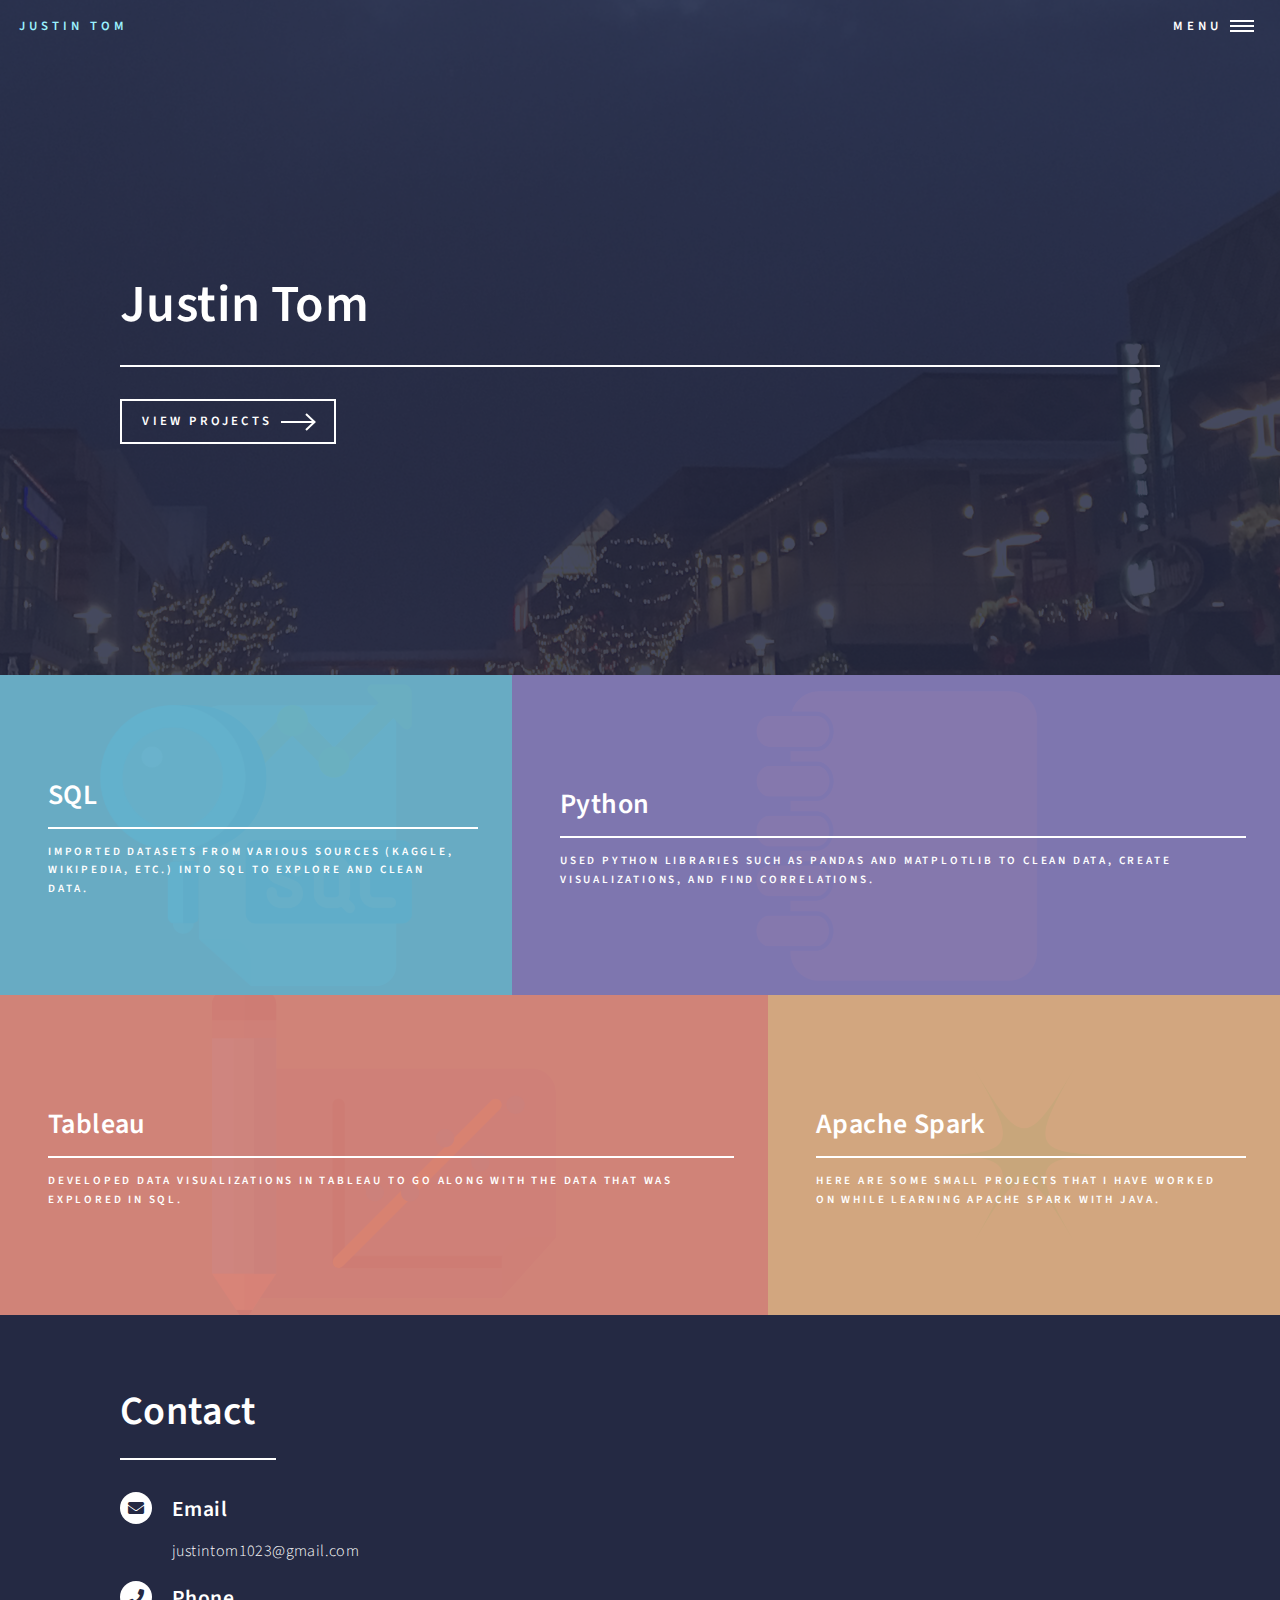
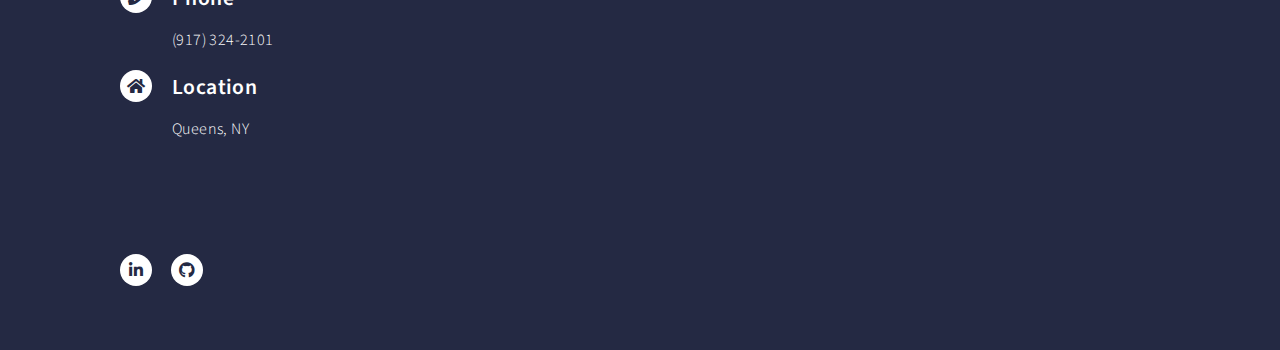
==== data-analytics.html @ b1f501b9 "Updated website" ====
<!DOCTYPE HTML>
<!--
	Forty by HTML5 UP
	html5up.net | @ajlkn
	Free for personal and commercial use under the CCA 3.0 license (html5up.net/license)
-->
<html>
	<head>
		<title>Justin Tom - Data Analytics</title>
		<meta charset="utf-8" />
		<meta name="viewport" content="width=device-width, initial-scale=1, user-scalable=no" />
		<link rel="stylesheet" href="assets/css/main.css" />
		<noscript><link rel="stylesheet" href="assets/css/noscript.css" /></noscript>
	</head>
	<body class="is-preload">

		<!-- Wrapper -->
			<div id="wrapper">

				<!-- Header -->
					<header id="header" class="alt">
						<a href="index.html" class="logo"><span>Justin Tom</span></a>
						<nav>
							<a href="#menu">Menu</a>
						</nav>
					</header>

				<!-- Menu -->
					<nav id="menu">
						<ul class="links">
							<li><a href="index.html">Home</a></li>
							<li><a href="data-analytics.html">Data Analytics</a></li>
							<li><a href="software-development.html">Software Development</a></li>
						</ul>
					</nav>

				<!-- Banner -->
					<section id="banner" class="major">
						<div class="inner">
							<header class="major">
								<h1>Justin Tom</h1>
							</header>
							<div class="content">
								<ul class="actions">
									<li><a href="#one" class="button next scrolly">View Projects</a></li>
								</ul>
							</div>
						</div>
					</section>

				<!-- Main -->
					<div id="main">

						<!-- One -->
							<section id="one" class="tiles">
								<article>
									<span class="image">
										<img src="images/sql.png" alt="" />
									</span>
									<header class="major">
										<h3><a href="https://github.com/justintom1023/jt-data-portfolio/tree/main/sql" class="link">SQL</a></h3>
										<p>Imported datasets from various sources (Kaggle, Wikipedia, etc.) into SQL to explore and clean data.</p>
									</header>
								</article>
								<article>
									<span class="image">
										<img src="images/notebook.png" alt="" />
									</span>
									<header class="major">
										<h3><a href="https://github.com/justintom1023/jt-data-portfolio/tree/main/python" class="link">Python</a></h3>
										<p>Used Python libraries such as Pandas and Matplotlib to clean data, create visualizations, and find correlations.</p>
									</header>
								</article>
								<article>
									<span class="image">
										<img src="images/tableau.png" alt="" />
									</span>
									<header class="major">
										<h3><a href="https://public.tableau.com/app/profile/justin4096" class="link">Tableau</a></h3>
										<p>Developed data visualizations in Tableau to go along with the data that was explored in SQL.</p>
									</header>
								</article>
								<article>
									<span class="image">
										<img src="images/spark.png" alt="" />
									</span>
									<header class="major">
										<h3><a href="https://github.com/justintom1023/jt-spark-fun" class="link">Apache Spark</a></h3>
										<p>Here are some small projects that I have worked on while learning Apache Spark with Java.</p>
									</header>
								</article>
							</section>

					</div>

					<section id="one">
						<div class="inner">
							<header class="major">
								<h1>Contact</h1>
							</header>
							<section>
								<div class="contact-method">
									<span class="icon solid alt fa-envelope"></span>
									<h3>Email</h3>
									<span>justintom1023@gmail.com</span>
								</div>
							</section>
							<section>
								<div class="contact-method">
									<span class="icon solid alt fa-phone"></span>
									<h3>Phone</h3>
									<span>(917) 324-2101</span>
								</div>
							</section>
							<section>
								<div class="contact-method">
									<span class="icon solid alt fa-home"></span>
									<h3>Location</h3>
									<span>Queens, NY</span>
								</div>
							</section>
						</div>
					</section>

				<!-- Footer -->
					<footer id="footer">
						<div class="inner">
							<ul class="icons">
								<li><a href="https://www.linkedin.com/in/justintom1023/" class="icon brands alt fa-linkedin-in"><span class="label">LinkedIn</span></a></li>
								<li><a href="https://github.com/justintom1023" class="icon brands alt fa-github"><span class="label">GitHub</span></a></li>
							</ul>
						</div>
					</footer>

			</div>

		<!-- Scripts -->
			<script src="assets/js/jquery.min.js"></script>
			<script src="assets/js/jquery.scrolly.min.js"></script>
			<script src="assets/js/jquery.scrollex.min.js"></script>
			<script src="assets/js/browser.min.js"></script>
			<script src="assets/js/breakpoints.min.js"></script>
			<script src="assets/js/util.js"></script>
			<script src="assets/js/main.js"></script>

	</body>
</html>
---- assets/css/main.css ----
@import url(fontawesome-all.min.css);
@import url("https://fonts.googleapis.com/css?family=Source+Sans+Pro:300,300italic,600,600italic");

/*
	Forty by HTML5 UP
	html5up.net | @ajlkn
	Free for personal and commercial use under the CCA 3.0 license (html5up.net/license)
*/

html, body, div, span, applet, object,
iframe, h1, h2, h3, h4, h5, h6, p, blockquote,
pre, a, abbr, acronym, address, big, cite,
code, del, dfn, em, img, ins, kbd, q, s, samp,
small, strike, strong, sub, sup, tt, var, b,
u, i, center, dl, dt, dd, ol, ul, li, fieldset,
form, label, legend, table, caption, tbody,
tfoot, thead, tr, th, td, article, aside,
canvas, details, embed, figure, figcaption,
footer, header, hgroup, menu, nav, output, ruby,
section, summary, time, mark, audio, video {
	margin: 0;
	padding: 0;
	border: 0;
	font-size: 100%;
	font: inherit;
	vertical-align: baseline;}

article, aside, details, figcaption, figure,
footer, header, hgroup, menu, nav, section {
	display: block;}

body {
	line-height: 1;
}

ol, ul {
	list-style: none;
}

blockquote, q {
	quotes: none;
}

	blockquote:before, blockquote:after, q:before, q:after {
		content: '';
		content: none;
	}

table {
	border-collapse: collapse;
	border-spacing: 0;
}

body {
	-webkit-text-size-adjust: none;
}

mark {
	background-color: transparent;
	color: inherit;
}

input::-moz-focus-inner {
	border: 0;
	padding: 0;
}

input, select, textarea {
	-moz-appearance: none;
	-webkit-appearance: none;
	-ms-appearance: none;
	appearance: none;
}

/* Basic */

	@-ms-viewport {
		width: device-width;
	}

	body {
		-ms-overflow-style: scrollbar;
	}

	@media screen and (max-width: 480px) {

		html, body {
			min-width: 320px;
		}

	}

	html {
		box-sizing: border-box;
	}

	*, *:before, *:after {
		box-sizing: inherit;
	}

	body {
		background: #242943;
	}

		body.is-preload *, body.is-preload *:before, body.is-preload *:after {
			-moz-animation: none !important;
			-webkit-animation: none !important;
			-ms-animation: none !important;
			animation: none !important;
			-moz-transition: none !important;
			-webkit-transition: none !important;
			-ms-transition: none !important;
			transition: none !important;
		}

/* Type */

	body, input, select, textarea {
		color: #ffffff;
		font-family: "Source Sans Pro", Helvetica, sans-serif;
		font-size: 17pt;
		font-weight: 300;
		letter-spacing: 0.025em;
		line-height: 1.65;
	}

		@media screen and (max-width: 1680px) {

			body, input, select, textarea {
				font-size: 14pt;
			}

		}

		@media screen and (max-width: 1280px) {

			body, input, select, textarea {
				font-size: 12pt;
			}

		}

		@media screen and (max-width: 360px) {

			body, input, select, textarea {
				font-size: 11pt;
			}

		}

	a {
		-moz-transition: color 0.2s ease-in-out, border-bottom-color 0.2s ease-in-out;
		-webkit-transition: color 0.2s ease-in-out, border-bottom-color 0.2s ease-in-out;
		-ms-transition: color 0.2s ease-in-out, border-bottom-color 0.2s ease-in-out;
		transition: color 0.2s ease-in-out, border-bottom-color 0.2s ease-in-out;
		border-bottom: dotted 1px;
		color: inherit;
		text-decoration: none;
	}

		a:hover {
			border-bottom-color: transparent;
			color: #9bf1ff !important;
		}

		a:active {
			color: #53e3fb !important;
		}

	strong, b {
		color: #ffffff;
		font-weight: 600;
	}

	em, i {
		font-style: italic;
	}

	p {
		margin: 0 0 2em 0;
	}

	h1, h2, h3, h4, h5, h6 {
		color: #ffffff;
		font-weight: 600;
		line-height: 1.65;
		margin: 0 0 1em 0;
	}

		h1 a, h2 a, h3 a, h4 a, h5 a, h6 a {
			color: inherit;
			border-bottom: 0;
		}

	h1 {
		font-size: 2.5em;
	}

	h2 {
		font-size: 1.75em;
	}

	h3 {
		font-size: 1.35em;
	}

	h4 {
		font-size: 1.1em;
	}

	h5 {
		font-size: 0.9em;
	}

	h6 {
		font-size: 0.7em;
	}

	@media screen and (max-width: 736px) {

		h1 {
			font-size: 2em;
		}

		h2 {
			font-size: 1.5em;
		}

		h3 {
			font-size: 1.25em;
		}

	}

	sub {
		font-size: 0.8em;
		position: relative;
		top: 0.5em;
	}

	sup {
		font-size: 0.8em;
		position: relative;
		top: -0.5em;
	}

	blockquote {
		border-left: solid 4px rgba(212, 212, 255, 0.1);
		font-style: italic;
		margin: 0 0 2em 0;
		padding: 0.5em 0 0.5em 2em;
	}

	code {
		background: rgba(212, 212, 255, 0.035);
		font-family: "Courier New", monospace;
		font-size: 0.9em;
		margin: 0 0.25em;
		padding: 0.25em 0.65em;
	}

	pre {
		-webkit-overflow-scrolling: touch;
		font-family: "Courier New", monospace;
		font-size: 0.9em;
		margin: 0 0 2em 0;
	}

		pre code {
			display: block;
			line-height: 1.75;
			padding: 1em 1.5em;
			overflow-x: auto;
		}

	hr {
		border: 0;
		border-bottom: solid 1px rgba(212, 212, 255, 0.1);
		margin: 2em 0;
	}

		hr.major {
			margin: 3em 0;
		}

	.align-left {
		text-align: left;
	}

	.align-center {
		text-align: center;
	}

	.align-right {
		text-align: right;
	}

/* Row */

	.row {
		display: flex;
		flex-wrap: wrap;
		box-sizing: border-box;
		align-items: stretch;
	}

		.row > * {
			box-sizing: border-box;
		}

		.row.gtr-uniform > * > :last-child {
			margin-bottom: 0;
		}

		.row.aln-left {
			justify-content: flex-start;
		}

		.row.aln-center {
			justify-content: center;
		}

		.row.aln-right {
			justify-content: flex-end;
		}

		.row.aln-top {
			align-items: flex-start;
		}

		.row.aln-middle {
			align-items: center;
		}

		.row.aln-bottom {
			align-items: flex-end;
		}

		.row > .imp {
			order: -1;
		}

		.row > .col-1 {
			width: 8.33333%;
		}

		.row > .off-1 {
			margin-left: 8.33333%;
		}

		.row > .col-2 {
			width: 16.66667%;
		}

		.row > .off-2 {
			margin-left: 16.66667%;
		}

		.row > .col-3 {
			width: 25%;
		}

		.row > .off-3 {
			margin-left: 25%;
		}

		.row > .col-4 {
			width: 33.33333%;
		}

		.row > .off-4 {
			margin-left: 33.33333%;
		}

		.row > .col-5 {
			width: 41.66667%;
		}

		.row > .off-5 {
			margin-left: 41.66667%;
		}

		.row > .col-6 {
			width: 50%;
		}

		.row > .off-6 {
			margin-left: 50%;
		}

		.row > .col-7 {
			width: 58.33333%;
		}

		.row > .off-7 {
			margin-left: 58.33333%;
		}

		.row > .col-8 {
			width: 66.66667%;
		}

		.row > .off-8 {
			margin-left: 66.66667%;
		}

		.row > .col-9 {
			width: 75%;
		}

		.row > .off-9 {
			margin-left: 75%;
		}

		.row > .col-10 {
			width: 83.33333%;
		}

		.row > .off-10 {
			margin-left: 83.33333%;
		}

		.row > .col-11 {
			width: 91.66667%;
		}

		.row > .off-11 {
			margin-left: 91.66667%;
		}

		.row > .col-12 {
			width: 100%;
		}

		.row > .off-12 {
			margin-left: 100%;
		}

		.row.gtr-0 {
			margin-top: 0;
			margin-left: 0em;
		}

			.row.gtr-0 > * {
				padding: 0 0 0 0em;
			}

			.row.gtr-0.gtr-uniform {
				margin-top: 0em;
			}

				.row.gtr-0.gtr-uniform > * {
					padding-top: 0em;
				}

		.row.gtr-25 {
			margin-top: 0;
			margin-left: -0.5em;
		}

			.row.gtr-25 > * {
				padding: 0 0 0 0.5em;
			}

			.row.gtr-25.gtr-uniform {
				margin-top: -0.5em;
			}

				.row.gtr-25.gtr-uniform > * {
					padding-top: 0.5em;
				}

		.row.gtr-50 {
			margin-top: 0;
			margin-left: -1em;
		}

			.row.gtr-50 > * {
				padding: 0 0 0 1em;
			}

			.row.gtr-50.gtr-uniform {
				margin-top: -1em;
			}

				.row.gtr-50.gtr-uniform > * {
					padding-top: 1em;
				}

		.row {
			margin-top: 0;
			margin-left: -2em;
		}

			.row > * {
				padding: 0 0 0 2em;
			}

			.row.gtr-uniform {
				margin-top: -2em;
			}

				.row.gtr-uniform > * {
					padding-top: 2em;
				}

		.row.gtr-150 {
			margin-top: 0;
			margin-left: -3em;
		}

			.row.gtr-150 > * {
				padding: 0 0 0 3em;
			}

			.row.gtr-150.gtr-uniform {
				margin-top: -3em;
			}

				.row.gtr-150.gtr-uniform > * {
					padding-top: 3em;
				}

		.row.gtr-200 {
			margin-top: 0;
			margin-left: -4em;
		}

			.row.gtr-200 > * {
				padding: 0 0 0 4em;
			}

			.row.gtr-200.gtr-uniform {
				margin-top: -4em;
			}

				.row.gtr-200.gtr-uniform > * {
					padding-top: 4em;
				}

		@media screen and (max-width: 1680px) {

			.row {
				display: flex;
				flex-wrap: wrap;
				box-sizing: border-box;
				align-items: stretch;
			}

				.row > * {
					box-sizing: border-box;
				}

				.row.gtr-uniform > * > :last-child {
					margin-bottom: 0;
				}

				.row.aln-left {
					justify-content: flex-start;
				}

				.row.aln-center {
					justify-content: center;
				}

				.row.aln-right {
					justify-content: flex-end;
				}

				.row.aln-top {
					align-items: flex-start;
				}

				.row.aln-middle {
					align-items: center;
				}

				.row.aln-bottom {
					align-items: flex-end;
				}

				.row > .imp-xlarge {
					order: -1;
				}

				.row > .col-1-xlarge {
					width: 8.33333%;
				}

				.row > .off-1-xlarge {
					margin-left: 8.33333%;
				}

				.row > .col-2-xlarge {
					width: 16.66667%;
				}

				.row > .off-2-xlarge {
					margin-left: 16.66667%;
				}

				.row > .col-3-xlarge {
					width: 25%;
				}

				.row > .off-3-xlarge {
					margin-left: 25%;
				}

				.row > .col-4-xlarge {
					width: 33.33333%;
				}

				.row > .off-4-xlarge {
					margin-left: 33.33333%;
				}

				.row > .col-5-xlarge {
					width: 41.66667%;
				}

				.row > .off-5-xlarge {
					margin-left: 41.66667%;
				}

				.row > .col-6-xlarge {
					width: 50%;
				}

				.row > .off-6-xlarge {
					margin-left: 50%;
				}

				.row > .col-7-xlarge {
					width: 58.33333%;
				}

				.row > .off-7-xlarge {
					margin-left: 58.33333%;
				}

				.row > .col-8-xlarge {
					width: 66.66667%;
				}

				.row > .off-8-xlarge {
					margin-left: 66.66667%;
				}

				.row > .col-9-xlarge {
					width: 75%;
				}

				.row > .off-9-xlarge {
					margin-left: 75%;
				}

				.row > .col-10-xlarge {
					width: 83.33333%;
				}

				.row > .off-10-xlarge {
					margin-left: 83.33333%;
				}

				.row > .col-11-xlarge {
					width: 91.66667%;
				}

				.row > .off-11-xlarge {
					margin-left: 91.66667%;
				}

				.row > .col-12-xlarge {
					width: 100%;
				}

				.row > .off-12-xlarge {
					margin-left: 100%;
				}

				.row.gtr-0 {
					margin-top: 0;
					margin-left: 0em;
				}

					.row.gtr-0 > * {
						padding: 0 0 0 0em;
					}

					.row.gtr-0.gtr-uniform {
						margin-top: 0em;
					}

						.row.gtr-0.gtr-uniform > * {
							padding-top: 0em;
						}

				.row.gtr-25 {
					margin-top: 0;
					margin-left: -0.5em;
				}

					.row.gtr-25 > * {
						padding: 0 0 0 0.5em;
					}

					.row.gtr-25.gtr-uniform {
						margin-top: -0.5em;
					}

						.row.gtr-25.gtr-uniform > * {
							padding-top: 0.5em;
						}

				.row.gtr-50 {
					margin-top: 0;
					margin-left: -1em;
				}

					.row.gtr-50 > * {
						padding: 0 0 0 1em;
					}

					.row.gtr-50.gtr-uniform {
						margin-top: -1em;
					}

						.row.gtr-50.gtr-uniform > * {
							padding-top: 1em;
						}

				.row {
					margin-top: 0;
					margin-left: -2em;
				}

					.row > * {
						padding: 0 0 0 2em;
					}

					.row.gtr-uniform {
						margin-top: -2em;
					}

						.row.gtr-uniform > * {
							padding-top: 2em;
						}

				.row.gtr-150 {
					margin-top: 0;
					margin-left: -3em;
				}

					.row.gtr-150 > * {
						padding: 0 0 0 3em;
					}

					.row.gtr-150.gtr-uniform {
						margin-top: -3em;
					}

						.row.gtr-150.gtr-uniform > * {
							padding-top: 3em;
						}

				.row.gtr-200 {
					margin-top: 0;
					margin-left: -4em;
				}

					.row.gtr-200 > * {
						padding: 0 0 0 4em;
					}

					.row.gtr-200.gtr-uniform {
						margin-top: -4em;
					}

						.row.gtr-200.gtr-uniform > * {
							padding-top: 4em;
						}

		}

		@media screen and (max-width: 1280px) {

			.row {
				display: flex;
				flex-wrap: wrap;
				box-sizing: border-box;
				align-items: stretch;
			}

				.row > * {
					box-sizing: border-box;
				}

				.row.gtr-uniform > * > :last-child {
					margin-bottom: 0;
				}

				.row.aln-left {
					justify-content: flex-start;
				}

				.row.aln-center {
					justify-content: center;
				}

				.row.aln-right {
					justify-content: flex-end;
				}

				.row.aln-top {
					align-items: flex-start;
				}

				.row.aln-middle {
					align-items: center;
				}

				.row.aln-bottom {
					align-items: flex-end;
				}

				.row > .imp-large {
					order: -1;
				}

				.row > .col-1-large {
					width: 8.33333%;
				}

				.row > .off-1-large {
					margin-left: 8.33333%;
				}

				.row > .col-2-large {
					width: 16.66667%;
				}

				.row > .off-2-large {
					margin-left: 16.66667%;
				}

				.row > .col-3-large {
					width: 25%;
				}

				.row > .off-3-large {
					margin-left: 25%;
				}

				.row > .col-4-large {
					width: 33.33333%;
				}

				.row > .off-4-large {
					margin-left: 33.33333%;
				}

				.row > .col-5-large {
					width: 41.66667%;
				}

				.row > .off-5-large {
					margin-left: 41.66667%;
				}

				.row > .col-6-large {
					width: 50%;
				}

				.row > .off-6-large {
					margin-left: 50%;
				}

				.row > .col-7-large {
					width: 58.33333%;
				}

				.row > .off-7-large {
					margin-left: 58.33333%;
				}

				.row > .col-8-large {
					width: 66.66667%;
				}

				.row > .off-8-large {
					margin-left: 66.66667%;
				}

				.row > .col-9-large {
					width: 75%;
				}

				.row > .off-9-large {
					margin-left: 75%;
				}

				.row > .col-10-large {
					width: 83.33333%;
				}

				.row > .off-10-large {
					margin-left: 83.33333%;
				}

				.row > .col-11-large {
					width: 91.66667%;
				}

				.row > .off-11-large {
					margin-left: 91.66667%;
				}

				.row > .col-12-large {
					width: 100%;
				}

				.row > .off-12-large {
					margin-left: 100%;
				}

				.row.gtr-0 {
					margin-top: 0;
					margin-left: 0em;
				}

					.row.gtr-0 > * {
						padding: 0 0 0 0em;
					}

					.row.gtr-0.gtr-uniform {
						margin-top: 0em;
					}

						.row.gtr-0.gtr-uniform > * {
							padding-top: 0em;
						}

				.row.gtr-25 {
					margin-top: 0;
					margin-left: -0.375em;
				}

					.row.gtr-25 > * {
						padding: 0 0 0 0.375em;
					}

					.row.gtr-25.gtr-uniform {
						margin-top: -0.375em;
					}

						.row.gtr-25.gtr-uniform > * {
							padding-top: 0.375em;
						}

				.row.gtr-50 {
					margin-top: 0;
					margin-left: -0.75em;
				}

					.row.gtr-50 > * {
						padding: 0 0 0 0.75em;
					}

					.row.gtr-50.gtr-uniform {
						margin-top: -0.75em;
					}

						.row.gtr-50.gtr-uniform > * {
							padding-top: 0.75em;
						}

				.row {
					margin-top: 0;
					margin-left: -1.5em;
				}

					.row > * {
						padding: 0 0 0 1.5em;
					}

					.row.gtr-uniform {
						margin-top: -1.5em;
					}

						.row.gtr-uniform > * {
							padding-top: 1.5em;
						}

				.row.gtr-150 {
					margin-top: 0;
					margin-left: -2.25em;
				}

					.row.gtr-150 > * {
						padding: 0 0 0 2.25em;
					}

					.row.gtr-150.gtr-uniform {
						margin-top: -2.25em;
					}

						.row.gtr-150.gtr-uniform > * {
							padding-top: 2.25em;
						}

				.row.gtr-200 {
					margin-top: 0;
					margin-left: -3em;
				}

					.row.gtr-200 > * {
						padding: 0 0 0 3em;
					}

					.row.gtr-200.gtr-uniform {
						margin-top: -3em;
					}

						.row.gtr-200.gtr-uniform > * {
							padding-top: 3em;
						}

		}

		@media screen and (max-width: 980px) {

			.row {
				display: flex;
				flex-wrap: wrap;
				box-sizing: border-box;
				align-items: stretch;
			}

				.row > * {
					box-sizing: border-box;
				}

				.row.gtr-uniform > * > :last-child {
					margin-bottom: 0;
				}

				.row.aln-left {
					justify-content: flex-start;
				}

				.row.aln-center {
					justify-content: center;
				}

				.row.aln-right {
					justify-content: flex-end;
				}

				.row.aln-top {
					align-items: flex-start;
				}

				.row.aln-middle {
					align-items: center;
				}

				.row.aln-bottom {
					align-items: flex-end;
				}

				.row > .imp-medium {
					order: -1;
				}

				.row > .col-1-medium {
					width: 8.33333%;
				}

				.row > .off-1-medium {
					margin-left: 8.33333%;
				}

				.row > .col-2-medium {
					width: 16.66667%;
				}

				.row > .off-2-medium {
					margin-left: 16.66667%;
				}

				.row > .col-3-medium {
					width: 25%;
				}

				.row > .off-3-medium {
					margin-left: 25%;
				}

				.row > .col-4-medium {
					width: 33.33333%;
				}

				.row > .off-4-medium {
					margin-left: 33.33333%;
				}

				.row > .col-5-medium {
					width: 41.66667%;
				}

				.row > .off-5-medium {
					margin-left: 41.66667%;
				}

				.row > .col-6-medium {
					width: 50%;
				}

				.row > .off-6-medium {
					margin-left: 50%;
				}

				.row > .col-7-medium {
					width: 58.33333%;
				}

				.row > .off-7-medium {
					margin-left: 58.33333%;
				}

				.row > .col-8-medium {
					width: 66.66667%;
				}

				.row > .off-8-medium {
					margin-left: 66.66667%;
				}

				.row > .col-9-medium {
					width: 75%;
				}

				.row > .off-9-medium {
					margin-left: 75%;
				}

				.row > .col-10-medium {
					width: 83.33333%;
				}

				.row > .off-10-medium {
					margin-left: 83.33333%;
				}

				.row > .col-11-medium {
					width: 91.66667%;
				}

				.row > .off-11-medium {
					margin-left: 91.66667%;
				}

				.row > .col-12-medium {
					width: 100%;
				}

				.row > .off-12-medium {
					margin-left: 100%;
				}

				.row.gtr-0 {
					margin-top: 0;
					margin-left: 0em;
				}

					.row.gtr-0 > * {
						padding: 0 0 0 0em;
					}

					.row.gtr-0.gtr-uniform {
						margin-top: 0em;
					}

						.row.gtr-0.gtr-uniform > * {
							padding-top: 0em;
						}

				.row.gtr-25 {
					margin-top: 0;
					margin-left: -0.375em;
				}

					.row.gtr-25 > * {
						padding: 0 0 0 0.375em;
					}

					.row.gtr-25.gtr-uniform {
						margin-top: -0.375em;
					}

						.row.gtr-25.gtr-uniform > * {
							padding-top: 0.375em;
						}

				.row.gtr-50 {
					margin-top: 0;
					margin-left: -0.75em;
				}

					.row.gtr-50 > * {
						padding: 0 0 0 0.75em;
					}

					.row.gtr-50.gtr-uniform {
						margin-top: -0.75em;
					}

						.row.gtr-50.gtr-uniform > * {
							padding-top: 0.75em;
						}

				.row {
					margin-top: 0;
					margin-left: -1.5em;
				}

					.row > * {
						padding: 0 0 0 1.5em;
					}

					.row.gtr-uniform {
						margin-top: -1.5em;
					}

						.row.gtr-uniform > * {
							padding-top: 1.5em;
						}

				.row.gtr-150 {
					margin-top: 0;
					margin-left: -2.25em;
				}

					.row.gtr-150 > * {
						padding: 0 0 0 2.25em;
					}

					.row.gtr-150.gtr-uniform {
						margin-top: -2.25em;
					}

						.row.gtr-150.gtr-uniform > * {
							padding-top: 2.25em;
						}

				.row.gtr-200 {
					margin-top: 0;
					margin-left: -3em;
				}

					.row.gtr-200 > * {
						padding: 0 0 0 3em;
					}

					.row.gtr-200.gtr-uniform {
						margin-top: -3em;
					}

						.row.gtr-200.gtr-uniform > * {
							padding-top: 3em;
						}

		}

		@media screen and (max-width: 736px) {

			.row {
				display: flex;
				flex-wrap: wrap;
				box-sizing: border-box;
				align-items: stretch;
			}

				.row > * {
					box-sizing: border-box;
				}

				.row.gtr-uniform > * > :last-child {
					margin-bottom: 0;
				}

				.row.aln-left {
					justify-content: flex-start;
				}

				.row.aln-center {
					justify-content: center;
				}

				.row.aln-right {
					justify-content: flex-end;
				}

				.row.aln-top {
					align-items: flex-start;
				}

				.row.aln-middle {
					align-items: center;
				}

				.row.aln-bottom {
					align-items: flex-end;
				}

				.row > .imp-small {
					order: -1;
				}

				.row > .col-1-small {
					width: 8.33333%;
				}

				.row > .off-1-small {
					margin-left: 8.33333%;
				}

				.row > .col-2-small {
					width: 16.66667%;
				}

				.row > .off-2-small {
					margin-left: 16.66667%;
				}

				.row > .col-3-small {
					width: 25%;
				}

				.row > .off-3-small {
					margin-left: 25%;
				}

				.row > .col-4-small {
					width: 33.33333%;
				}

				.row > .off-4-small {
					margin-left: 33.33333%;
				}

				.row > .col-5-small {
					width: 41.66667%;
				}

				.row > .off-5-small {
					margin-left: 41.66667%;
				}

				.row > .col-6-small {
					width: 50%;
				}

				.row > .off-6-small {
					margin-left: 50%;
				}

				.row > .col-7-small {
					width: 58.33333%;
				}

				.row > .off-7-small {
					margin-left: 58.33333%;
				}

				.row > .col-8-small {
					width: 66.66667%;
				}

				.row > .off-8-small {
					margin-left: 66.66667%;
				}

				.row > .col-9-small {
					width: 75%;
				}

				.row > .off-9-small {
					margin-left: 75%;
				}

				.row > .col-10-small {
					width: 83.33333%;
				}

				.row > .off-10-small {
					margin-left: 83.33333%;
				}

				.row > .col-11-small {
					width: 91.66667%;
				}

				.row > .off-11-small {
					margin-left: 91.66667%;
				}

				.row > .col-12-small {
					width: 100%;
				}

				.row > .off-12-small {
					margin-left: 100%;
				}

				.row.gtr-0 {
					margin-top: 0;
					margin-left: 0em;
				}

					.row.gtr-0 > * {
						padding: 0 0 0 0em;
					}

					.row.gtr-0.gtr-uniform {
						margin-top: 0em;
					}

						.row.gtr-0.gtr-uniform > * {
							padding-top: 0em;
						}

				.row.gtr-25 {
					margin-top: 0;
					margin-left: -0.3125em;
				}

					.row.gtr-25 > * {
						padding: 0 0 0 0.3125em;
					}

					.row.gtr-25.gtr-uniform {
						margin-top: -0.3125em;
					}

						.row.gtr-25.gtr-uniform > * {
							padding-top: 0.3125em;
						}

				.row.gtr-50 {
					margin-top: 0;
					margin-left: -0.625em;
				}

					.row.gtr-50 > * {
						padding: 0 0 0 0.625em;
					}

					.row.gtr-50.gtr-uniform {
						margin-top: -0.625em;
					}

						.row.gtr-50.gtr-uniform > * {
							padding-top: 0.625em;
						}

				.row {
					margin-top: 0;
					margin-left: -1.25em;
				}

					.row > * {
						padding: 0 0 0 1.25em;
					}

					.row.gtr-uniform {
						margin-top: -1.25em;
					}

						.row.gtr-uniform > * {
							padding-top: 1.25em;
						}

				.row.gtr-150 {
					margin-top: 0;
					margin-left: -1.875em;
				}

					.row.gtr-150 > * {
						padding: 0 0 0 1.875em;
					}

					.row.gtr-150.gtr-uniform {
						margin-top: -1.875em;
					}

						.row.gtr-150.gtr-uniform > * {
							padding-top: 1.875em;
						}

				.row.gtr-200 {
					margin-top: 0;
					margin-left: -2.5em;
				}

					.row.gtr-200 > * {
						padding: 0 0 0 2.5em;
					}

					.row.gtr-200.gtr-uniform {
						margin-top: -2.5em;
					}

						.row.gtr-200.gtr-uniform > * {
							padding-top: 2.5em;
						}

		}

		@media screen and (max-width: 480px) {

			.row {
				display: flex;
				flex-wrap: wrap;
				box-sizing: border-box;
				align-items: stretch;
			}

				.row > * {
					box-sizing: border-box;
				}

				.row.gtr-uniform > * > :last-child {
					margin-bottom: 0;
				}

				.row.aln-left {
					justify-content: flex-start;
				}

				.row.aln-center {
					justify-content: center;
				}

				.row.aln-right {
					justify-content: flex-end;
				}

				.row.aln-top {
					align-items: flex-start;
				}

				.row.aln-middle {
					align-items: center;
				}

				.row.aln-bottom {
					align-items: flex-end;
				}

				.row > .imp-xsmall {
					order: -1;
				}

				.row > .col-1-xsmall {
					width: 8.33333%;
				}

				.row > .off-1-xsmall {
					margin-left: 8.33333%;
				}

				.row > .col-2-xsmall {
					width: 16.66667%;
				}

				.row > .off-2-xsmall {
					margin-left: 16.66667%;
				}

				.row > .col-3-xsmall {
					width: 25%;
				}

				.row > .off-3-xsmall {
					margin-left: 25%;
				}

				.row > .col-4-xsmall {
					width: 33.33333%;
				}

				.row > .off-4-xsmall {
					margin-left: 33.33333%;
				}

				.row > .col-5-xsmall {
					width: 41.66667%;
				}

				.row > .off-5-xsmall {
					margin-left: 41.66667%;
				}

				.row > .col-6-xsmall {
					width: 50%;
				}

				.row > .off-6-xsmall {
					margin-left: 50%;
				}

				.row > .col-7-xsmall {
					width: 58.33333%;
				}

				.row > .off-7-xsmall {
					margin-left: 58.33333%;
				}

				.row > .col-8-xsmall {
					width: 66.66667%;
				}

				.row > .off-8-xsmall {
					margin-left: 66.66667%;
				}

				.row > .col-9-xsmall {
					width: 75%;
				}

				.row > .off-9-xsmall {
					margin-left: 75%;
				}

				.row > .col-10-xsmall {
					width: 83.33333%;
				}

				.row > .off-10-xsmall {
					margin-left: 83.33333%;
				}

				.row > .col-11-xsmall {
					width: 91.66667%;
				}

				.row > .off-11-xsmall {
					margin-left: 91.66667%;
				}

				.row > .col-12-xsmall {
					width: 100%;
				}

				.row > .off-12-xsmall {
					margin-left: 100%;
				}

				.row.gtr-0 {
					margin-top: 0;
					margin-left: 0em;
				}

					.row.gtr-0 > * {
						padding: 0 0 0 0em;
					}

					.row.gtr-0.gtr-uniform {
						margin-top: 0em;
					}

						.row.gtr-0.gtr-uniform > * {
							padding-top: 0em;
						}

				.row.gtr-25 {
					margin-top: 0;
					margin-left: -0.3125em;
				}

					.row.gtr-25 > * {
						padding: 0 0 0 0.3125em;
					}

					.row.gtr-25.gtr-uniform {
						margin-top: -0.3125em;
					}

						.row.gtr-25.gtr-uniform > * {
							padding-top: 0.3125em;
						}

				.row.gtr-50 {
					margin-top: 0;
					margin-left: -0.625em;
				}

					.row.gtr-50 > * {
						padding: 0 0 0 0.625em;
					}

					.row.gtr-50.gtr-uniform {
						margin-top: -0.625em;
					}

						.row.gtr-50.gtr-uniform > * {
							padding-top: 0.625em;
						}

				.row {
					margin-top: 0;
					margin-left: -1.25em;
				}

					.row > * {
						padding: 0 0 0 1.25em;
					}

					.row.gtr-uniform {
						margin-top: -1.25em;
					}

						.row.gtr-uniform > * {
							padding-top: 1.25em;
						}

				.row.gtr-150 {
					margin-top: 0;
					margin-left: -1.875em;
				}

					.row.gtr-150 > * {
						padding: 0 0 0 1.875em;
					}

					.row.gtr-150.gtr-uniform {
						margin-top: -1.875em;
					}

						.row.gtr-150.gtr-uniform > * {
							padding-top: 1.875em;
						}

				.row.gtr-200 {
					margin-top: 0;
					margin-left: -2.5em;
				}

					.row.gtr-200 > * {
						padding: 0 0 0 2.5em;
					}

					.row.gtr-200.gtr-uniform {
						margin-top: -2.5em;
					}

						.row.gtr-200.gtr-uniform > * {
							padding-top: 2.5em;
						}

		}

/* Section/Article */

	section.special, article.special {
		text-align: center;
	}

	header.major {
		width: -moz-max-content;
		width: -webkit-max-content;
		width: -ms-max-content;
		width: max-content;
		margin-bottom: 2em;
	}

		header.major > :first-child {
			margin-bottom: 0;
			width: calc(100% + 0.5em);
		}

			header.major > :first-child:after {
				content: '';
				background-color: #ffffff;
				display: block;
				height: 2px;
				margin: 0.325em 0 0.5em 0;
				width: 100%;
			}

		header.major > p {
			font-size: 0.7em;
			font-weight: 600;
			letter-spacing: 0.25em;
			margin-bottom: 0;
			text-transform: uppercase;
		}

		body.is-ie header.major > :first-child:after {
			max-width: 9em;
		}

		body.is-ie header.major > h1:after {
			max-width: 100% !important;
		}

	@media screen and (max-width: 736px) {

		header.major > p br {
			display: none;
		}

	}

/* Form */

	form {
		margin: 0 0 2em 0;
	}

		form > :last-child {
			margin-bottom: 0;
		}

		form > .fields {
			display: -moz-flex;
			display: -webkit-flex;
			display: -ms-flex;
			display: flex;
			-moz-flex-wrap: wrap;
			-webkit-flex-wrap: wrap;
			-ms-flex-wrap: wrap;
			flex-wrap: wrap;
			width: calc(100% + 3em);
			margin: -1.5em 0 2em -1.5em;
		}

			form > .fields > .field {
				-moz-flex-grow: 0;
				-webkit-flex-grow: 0;
				-ms-flex-grow: 0;
				flex-grow: 0;
				-moz-flex-shrink: 0;
				-webkit-flex-shrink: 0;
				-ms-flex-shrink: 0;
				flex-shrink: 0;
				padding: 1.5em 0 0 1.5em;
				width: calc(100% - 1.5em);
			}

				form > .fields > .field.half {
					width: calc(50% - 0.75em);
				}

				form > .fields > .field.third {
					width: calc(100%/3 - 0.5em);
				}

				form > .fields > .field.quarter {
					width: calc(25% - 0.375em);
				}

		@media screen and (max-width: 480px) {

			form > .fields {
				width: calc(100% + 3em);
				margin: -1.5em 0 2em -1.5em;
			}

				form > .fields > .field {
					padding: 1.5em 0 0 1.5em;
					width: calc(100% - 1.5em);
				}

					form > .fields > .field.half {
						width: calc(100% - 1.5em);
					}

					form > .fields > .field.third {
						width: calc(100% - 1.5em);
					}

					form > .fields > .field.quarter {
						width: calc(100% - 1.5em);
					}

		}

	label {
		color: #ffffff;
		display: block;
		font-size: 0.8em;
		font-weight: 600;
		letter-spacing: 0.25em;
		margin: 0 0 1em 0;
		text-transform: uppercase;
	}

	input[type="text"],
	input[type="password"],
	input[type="email"],
	input[type="tel"],
	input[type="search"],
	input[type="url"],
	select,
	textarea {
		-moz-appearance: none;
		-webkit-appearance: none;
		-ms-appearance: none;
		appearance: none;
		background: rgba(212, 212, 255, 0.035);
		border: none;
		border-radius: 0;
		color: inherit;
		display: block;
		outline: 0;
		padding: 0 1em;
		text-decoration: none;
		width: 100%;
	}

		input[type="text"]:invalid,
		input[type="password"]:invalid,
		input[type="email"]:invalid,
		input[type="tel"]:invalid,
		input[type="search"]:invalid,
		input[type="url"]:invalid,
		select:invalid,
		textarea:invalid {
			box-shadow: none;
		}

		input[type="text"]:focus,
		input[type="password"]:focus,
		input[type="email"]:focus,
		input[type="tel"]:focus,
		input[type="search"]:focus,
		input[type="url"]:focus,
		select:focus,
		textarea:focus {
			border-color: #9bf1ff;
			box-shadow: 0 0 0 2px #9bf1ff;
		}

	select {
		background-image: url("data:image/svg+xml;charset=utf8,%3Csvg xmlns='http://www.w3.org/2000/svg' width='40' height='40' preserveAspectRatio='none' viewBox='0 0 40 40'%3E%3Cpath d='M9.4,12.3l10.4,10.4l10.4-10.4c0.2-0.2,0.5-0.4,0.9-0.4c0.3,0,0.6,0.1,0.9,0.4l3.3,3.3c0.2,0.2,0.4,0.5,0.4,0.9 c0,0.4-0.1,0.6-0.4,0.9L20.7,31.9c-0.2,0.2-0.5,0.4-0.9,0.4c-0.3,0-0.6-0.1-0.9-0.4L4.3,17.3c-0.2-0.2-0.4-0.5-0.4-0.9 c0-0.4,0.1-0.6,0.4-0.9l3.3-3.3c0.2-0.2,0.5-0.4,0.9-0.4S9.1,12.1,9.4,12.3z' fill='rgba(212, 212, 255, 0.1)' /%3E%3C/svg%3E");
		background-size: 1.25rem;
		background-repeat: no-repeat;
		background-position: calc(100% - 1rem) center;
		height: 2.75em;
		padding-right: 2.75em;
		text-overflow: ellipsis;
	}

		select option {
			color: #ffffff;
			background: #242943;
		}

		select:focus::-ms-value {
			background-color: transparent;
		}

		select::-ms-expand {
			display: none;
		}

	input[type="text"],
	input[type="password"],
	input[type="email"],
	input[type="tel"],
	input[type="search"],
	input[type="url"],
	select {
		height: 2.75em;
	}

	textarea {
		padding: 0.75em 1em;
	}

	input[type="checkbox"],
	input[type="radio"] {
		-moz-appearance: none;
		-webkit-appearance: none;
		-ms-appearance: none;
		appearance: none;
		display: block;
		float: left;
		margin-right: -2em;
		opacity: 0;
		width: 1em;
		z-index: -1;
	}

		input[type="checkbox"] + label,
		input[type="radio"] + label {
			text-decoration: none;
			color: #ffffff;
			cursor: pointer;
			display: inline-block;
			font-weight: 300;
			padding-left: 2.65em;
			padding-right: 0.75em;
			position: relative;
		}

			input[type="checkbox"] + label:before,
			input[type="radio"] + label:before {
				-moz-osx-font-smoothing: grayscale;
				-webkit-font-smoothing: antialiased;
				display: inline-block;
				font-style: normal;
				font-variant: normal;
				text-rendering: auto;
				line-height: 1;
				text-transform: none !important;
				font-family: 'Font Awesome 5 Free';
				font-weight: 900;
			}

			input[type="checkbox"] + label:before,
			input[type="radio"] + label:before {
				background: rgba(212, 212, 255, 0.035);
				content: '';
				display: inline-block;
				font-size: 0.8em;
				height: 2.0625em;
				left: 0;
				letter-spacing: 0;
				line-height: 2.0625em;
				position: absolute;
				text-align: center;
				top: 0;
				width: 2.0625em;
			}

		input[type="checkbox"]:checked + label:before,
		input[type="radio"]:checked + label:before {
			background: #ffffff;
			border-color: #9bf1ff;
			content: '\f00c';
			color: #242943;
		}

		input[type="checkbox"]:focus + label:before,
		input[type="radio"]:focus + label:before {
			box-shadow: 0 0 0 2px #9bf1ff;
		}

	input[type="radio"] + label:before {
		border-radius: 100%;
	}

	::-webkit-input-placeholder {
		color: rgba(244, 244, 255, 0.2) !important;
		opacity: 1.0;
	}

	:-moz-placeholder {
		color: rgba(244, 244, 255, 0.2) !important;
		opacity: 1.0;
	}

	::-moz-placeholder {
		color: rgba(244, 244, 255, 0.2) !important;
		opacity: 1.0;
	}

	:-ms-input-placeholder {
		color: rgba(244, 244, 255, 0.2) !important;
		opacity: 1.0;
	}

/* Box */

	.box {
		border: solid 1px rgba(212, 212, 255, 0.1);
		margin-bottom: 2em;
		padding: 1.5em;
	}

		.box > :last-child,
		.box > :last-child > :last-child,
		.box > :last-child > :last-child > :last-child {
			margin-bottom: 0;
		}

		.box.alt {
			border: 0;
			border-radius: 0;
			padding: 0;
		}

/* Icon */

	.icon {
		text-decoration: none;
		border-bottom: none;
		position: relative;
	}

		.icon:before {
			-moz-osx-font-smoothing: grayscale;
			-webkit-font-smoothing: antialiased;
			display: inline-block;
			font-style: normal;
			font-variant: normal;
			text-rendering: auto;
			line-height: 1;
			text-transform: none !important;
			font-family: 'Font Awesome 5 Free';
			font-weight: 400;
		}

		.icon > .label {
			display: none;
		}

		.icon:before {
			line-height: inherit;
		}

		.icon.solid:before {
			font-weight: 900;
		}

		.icon.brands:before {
			font-family: 'Font Awesome 5 Brands';
		}

		.icon.alt:before {
			background-color: #ffffff;
			border-radius: 100%;
			color: #242943;
			display: inline-block;
			height: 2em;
			line-height: 2em;
			text-align: center;
			width: 2em;
		}

	a.icon.alt:before {
		-moz-transition: background-color 0.2s ease-in-out;
		-webkit-transition: background-color 0.2s ease-in-out;
		-ms-transition: background-color 0.2s ease-in-out;
		transition: background-color 0.2s ease-in-out;
	}

	a.icon.alt:hover:before {
		background-color: #6fc3df;
	}

	a.icon.alt:active:before {
		background-color: #37a6cb;
	}

/* Image */

	.image {
		border: 0;
		display: inline-block;
		position: relative;
	}

		.image img {
			display: block;
		}

		.image.left, .image.right {
			max-width: 30%;
		}

			.image.left img, .image.right img {
				width: 100%;
			}

		.image.left {
			float: left;
			margin: 0 1.5em 1.25em 0;
			top: 0.25em;
		}

		.image.right {
			float: right;
			margin: 0 0 1.25em 1.5em;
			top: 0.25em;
		}

		.image.fit {
			display: block;
			margin: 0 0 2em 0;
			width: 100%;
		}

			.image.fit img {
				width: 100%;
			}

		.image.main {
			display: block;
			margin: 2.5em 0;
			width: 100%;
		}

			.image.main img {
				width: 100%;
			}

			@media screen and (max-width: 736px) {

				.image.main {
					margin: 1.5em 0;
				}

			}

/* List */

	ol {
		list-style: decimal;
		margin: 0 0 2em 0;
		padding-left: 1.25em;
	}

		ol li {
			padding-left: 0.25em;
		}

	ul {
		list-style: disc;
		margin: 0 0 2em 0;
		padding-left: 1em;
	}

		ul li {
			padding-left: 0.5em;
		}

		ul.alt {
			list-style: none;
			padding-left: 0;
		}

			ul.alt li {
				border-top: solid 1px rgba(212, 212, 255, 0.1);
				padding: 0.5em 0;
			}

				ul.alt li:first-child {
					border-top: 0;
					padding-top: 0;
				}

	dl {
		margin: 0 0 2em 0;
	}

		dl dt {
			display: block;
			font-weight: 600;
			margin: 0 0 1em 0;
		}

		dl dd {
			margin-left: 2em;
		}

/* Actions */

	ul.actions {
		display: -moz-flex;
		display: -webkit-flex;
		display: -ms-flex;
		display: flex;
		cursor: default;
		list-style: none;
		margin-left: -1em;
		padding-left: 0;
	}

		ul.actions li {
			padding: 0 0 0 1em;
			vertical-align: middle;
		}

		ul.actions.special {
			-moz-justify-content: center;
			-webkit-justify-content: center;
			-ms-justify-content: center;
			justify-content: center;
			width: 100%;
			margin-left: 0;
		}

			ul.actions.special li:first-child {
				padding-left: 0;
			}

		ul.actions.stacked {
			-moz-flex-direction: column;
			-webkit-flex-direction: column;
			-ms-flex-direction: column;
			flex-direction: column;
			margin-left: 0;
		}

			ul.actions.stacked li {
				padding: 1.3em 0 0 0;
			}

				ul.actions.stacked li:first-child {
					padding-top: 0;
				}

		ul.actions.fit {
			width: calc(100% + 1em);
		}

			ul.actions.fit li {
				-moz-flex-grow: 1;
				-webkit-flex-grow: 1;
				-ms-flex-grow: 1;
				flex-grow: 1;
				-moz-flex-shrink: 1;
				-webkit-flex-shrink: 1;
				-ms-flex-shrink: 1;
				flex-shrink: 1;
				width: 100%;
			}

				ul.actions.fit li > * {
					width: 100%;
				}

			ul.actions.fit.stacked {
				width: 100%;
			}

/* Icons */

	ul.icons {
		cursor: default;
		list-style: none;
		padding-left: 0;
	}

		ul.icons li {
			display: inline-block;
			padding: 0 1em 0 0;
		}

			ul.icons li:last-child {
				padding-right: 0;
			}

		@media screen and (max-width: 736px) {

			ul.icons li {
				padding: 0 0.75em 0 0;
			}

		}

/* Pagination */

	ul.pagination {
		cursor: default;
		list-style: none;
		padding-left: 0;
	}

		ul.pagination li {
			display: inline-block;
			padding-left: 0;
			vertical-align: middle;
		}

			ul.pagination li > .page {
				-moz-transition: background-color 0.2s ease-in-out, color 0.2s ease-in-out;
				-webkit-transition: background-color 0.2s ease-in-out, color 0.2s ease-in-out;
				-ms-transition: background-color 0.2s ease-in-out, color 0.2s ease-in-out;
				transition: background-color 0.2s ease-in-out, color 0.2s ease-in-out;
				border-bottom: 0;
				display: inline-block;
				font-size: 0.8em;
				font-weight: 600;
				height: 1.5em;
				line-height: 1.5em;
				margin: 0 0.125em;
				min-width: 1.5em;
				padding: 0 0.5em;
				text-align: center;
			}

				ul.pagination li > .page.active {
					background-color: #ffffff;
					color: #242943;
				}

					ul.pagination li > .page.active:hover {
						background-color: #9bf1ff;
						color: #242943 !important;
					}

					ul.pagination li > .page.active:active {
						background-color: #53e3fb;
					}

			ul.pagination li:first-child {
				padding-right: 0.75em;
			}

			ul.pagination li:last-child {
				padding-left: 0.75em;
			}

		@media screen and (max-width: 480px) {

			ul.pagination li:nth-child(n+2):nth-last-child(n+2) {
				display: none;
			}

			ul.pagination li:first-child {
				padding-right: 0;
			}

		}

/* Table */

	.table-wrapper {
		-webkit-overflow-scrolling: touch;
		overflow-x: auto;
	}

	table {
		margin: 0 0 2em 0;
		width: 100%;
	}

		table tbody tr {
			border: solid 1px rgba(212, 212, 255, 0.1);
			border-left: 0;
			border-right: 0;
		}

			table tbody tr:nth-child(2n + 1) {
				background-color: rgba(212, 212, 255, 0.035);
			}

		table td {
			padding: 0.75em 0.75em;
		}

		table th {
			color: #ffffff;
			font-size: 0.9em;
			font-weight: 600;
			padding: 0 0.75em 0.75em 0.75em;
			text-align: left;
		}

		table thead {
			border-bottom: solid 2px rgba(212, 212, 255, 0.1);
		}

		table tfoot {
			border-top: solid 2px rgba(212, 212, 255, 0.1);
		}

		table.alt {
			border-collapse: separate;
		}

			table.alt tbody tr td {
				border: solid 1px rgba(212, 212, 255, 0.1);
				border-left-width: 0;
				border-top-width: 0;
			}

				table.alt tbody tr td:first-child {
					border-left-width: 1px;
				}

			table.alt tbody tr:first-child td {
				border-top-width: 1px;
			}

			table.alt thead {
				border-bottom: 0;
			}

			table.alt tfoot {
				border-top: 0;
			}

/* Button */

	input[type="submit"],
	input[type="reset"],
	input[type="button"],
	button,
	.button {
		-moz-appearance: none;
		-webkit-appearance: none;
		-ms-appearance: none;
		appearance: none;
		-moz-transition: background-color 0.2s ease-in-out, box-shadow 0.2s ease-in-out, color 0.2s ease-in-out;
		-webkit-transition: background-color 0.2s ease-in-out, box-shadow 0.2s ease-in-out, color 0.2s ease-in-out;
		-ms-transition: background-color 0.2s ease-in-out, box-shadow 0.2s ease-in-out, color 0.2s ease-in-out;
		transition: background-color 0.2s ease-in-out, box-shadow 0.2s ease-in-out, color 0.2s ease-in-out;
		background-color: transparent;
		border: 0;
		border-radius: 0;
		box-shadow: inset 0 0 0 2px #ffffff;
		color: #ffffff;
		cursor: pointer;
		display: inline-block;
		font-size: 0.8em;
		font-weight: 600;
		height: 3.5em;
		letter-spacing: 0.25em;
		line-height: 3.5em;
		padding: 0 1.75em;
		text-align: center;
		text-decoration: none;
		text-transform: uppercase;
		white-space: nowrap;
	}

		input[type="submit"]:hover, input[type="submit"]:active,
		input[type="reset"]:hover,
		input[type="reset"]:active,
		input[type="button"]:hover,
		input[type="button"]:active,
		button:hover,
		button:active,
		.button:hover,
		.button:active {
			box-shadow: inset 0 0 0 2px #9bf1ff;
			color: #9bf1ff;
		}

		input[type="submit"]:active,
		input[type="reset"]:active,
		input[type="button"]:active,
		button:active,
		.button:active {
			background-color: rgba(155, 241, 255, 0.1);
			box-shadow: inset 0 0 0 2px #53e3fb;
			color: #53e3fb;
		}

		input[type="submit"].icon:before,
		input[type="reset"].icon:before,
		input[type="button"].icon:before,
		button.icon:before,
		.button.icon:before {
			margin-right: 0.5em;
		}

		input[type="submit"].fit,
		input[type="reset"].fit,
		input[type="button"].fit,
		button.fit,
		.button.fit {
			width: 100%;
		}

		input[type="submit"].small,
		input[type="reset"].small,
		input[type="button"].small,
		button.small,
		.button.small {
			font-size: 0.6em;
		}

		input[type="submit"].large,
		input[type="reset"].large,
		input[type="button"].large,
		button.large,
		.button.large {
			font-size: 1.25em;
			height: 3em;
			line-height: 3em;
		}

		input[type="submit"].next,
		input[type="reset"].next,
		input[type="button"].next,
		button.next,
		.button.next {
			padding-right: 4.5em;
			position: relative;
		}

			input[type="submit"].next:before, input[type="submit"].next:after,
			input[type="reset"].next:before,
			input[type="reset"].next:after,
			input[type="button"].next:before,
			input[type="button"].next:after,
			button.next:before,
			button.next:after,
			.button.next:before,
			.button.next:after {
				-moz-transition: opacity 0.2s ease-in-out;
				-webkit-transition: opacity 0.2s ease-in-out;
				-ms-transition: opacity 0.2s ease-in-out;
				transition: opacity 0.2s ease-in-out;
				background-position: center right;
				background-repeat: no-repeat;
				background-size: 36px 24px;
				content: '';
				display: block;
				height: 100%;
				position: absolute;
				right: 1.5em;
				top: 0;
				vertical-align: middle;
				width: 36px;
			}

			input[type="submit"].next:before,
			input[type="reset"].next:before,
			input[type="button"].next:before,
			button.next:before,
			.button.next:before {
				background-image: url("data:image/svg+xml;charset=utf8,%3Csvg xmlns='http://www.w3.org/2000/svg' xmlns:xlink='http://www.w3.org/1999/xlink' width='36px' height='24px' viewBox='0 0 36 24' zoomAndPan='disable'%3E%3Cstyle%3Eline %7B stroke: %23ffffff%3B stroke-width: 2px%3B %7D%3C/style%3E%3Cline x1='0' y1='12' x2='34' y2='12' /%3E%3Cline x1='25' y1='4' x2='34' y2='12.5' /%3E%3Cline x1='25' y1='20' x2='34' y2='11.5' /%3E%3C/svg%3E");
			}

			input[type="submit"].next:after,
			input[type="reset"].next:after,
			input[type="button"].next:after,
			button.next:after,
			.button.next:after {
				background-image: url("data:image/svg+xml;charset=utf8,%3Csvg xmlns='http://www.w3.org/2000/svg' xmlns:xlink='http://www.w3.org/1999/xlink' width='36px' height='24px' viewBox='0 0 36 24' zoomAndPan='disable'%3E%3Cstyle%3Eline %7B stroke: %239bf1ff%3B stroke-width: 2px%3B %7D%3C/style%3E%3Cline x1='0' y1='12' x2='34' y2='12' /%3E%3Cline x1='25' y1='4' x2='34' y2='12.5' /%3E%3Cline x1='25' y1='20' x2='34' y2='11.5' /%3E%3C/svg%3E");
				opacity: 0;
				z-index: 1;
			}

			input[type="submit"].next:hover:after, input[type="submit"].next:active:after,
			input[type="reset"].next:hover:after,
			input[type="reset"].next:active:after,
			input[type="button"].next:hover:after,
			input[type="button"].next:active:after,
			button.next:hover:after,
			button.next:active:after,
			.button.next:hover:after,
			.button.next:active:after {
				opacity: 1;
			}

			@media screen and (max-width: 1280px) {

				input[type="submit"].next,
				input[type="reset"].next,
				input[type="button"].next,
				button.next,
				.button.next {
					padding-right: 5em;
				}

			}

		input[type="submit"].primary,
		input[type="reset"].primary,
		input[type="button"].primary,
		button.primary,
		.button.primary {
			background-color: #ffffff;
			box-shadow: none;
			color: #242943;
		}

			input[type="submit"].primary:hover, input[type="submit"].primary:active,
			input[type="reset"].primary:hover,
			input[type="reset"].primary:active,
			input[type="button"].primary:hover,
			input[type="button"].primary:active,
			button.primary:hover,
			button.primary:active,
			.button.primary:hover,
			.button.primary:active {
				background-color: #9bf1ff;
				color: #242943 !important;
			}

			input[type="submit"].primary:active,
			input[type="reset"].primary:active,
			input[type="button"].primary:active,
			button.primary:active,
			.button.primary:active {
				background-color: #53e3fb;
			}

		input[type="submit"].disabled, input[type="submit"]:disabled,
		input[type="reset"].disabled,
		input[type="reset"]:disabled,
		input[type="button"].disabled,
		input[type="button"]:disabled,
		button.disabled,
		button:disabled,
		.button.disabled,
		.button:disabled {
			pointer-events: none;
			cursor: default;
			opacity: 0.25;
		}

/* Tiles */

	.tiles {
		display: -moz-flex;
		display: -webkit-flex;
		display: -ms-flex;
		display: flex;
		-moz-flex-wrap: wrap;
		-webkit-flex-wrap: wrap;
		-ms-flex-wrap: wrap;
		flex-wrap: wrap;
		border-top: 0 !important;
	}

		.tiles + * {
			border-top: 0 !important;
		}

		.tiles article {
			-moz-align-items: center;
			-webkit-align-items: center;
			-ms-align-items: center;
			align-items: center;
			display: -moz-flex;
			display: -webkit-flex;
			display: -ms-flex;
			display: flex;
			-moz-transition: -moz-transform 0.25s ease, opacity 0.25s ease, -moz-filter 1s ease, -webkit-filter 1s ease;
			-webkit-transition: -webkit-transform 0.25s ease, opacity 0.25s ease, -webkit-filter 1s ease, -webkit-filter 1s ease;
			-ms-transition: -ms-transform 0.25s ease, opacity 0.25s ease, -ms-filter 1s ease, -webkit-filter 1s ease;
			transition: transform 0.25s ease, opacity 0.25s ease, filter 1s ease, -webkit-filter 1s ease;
			padding: 4em 4em 2em 4em ;
			background-position: center;
			background-repeat: no-repeat;
			background-size: cover;
			cursor: default;
			height: 40vh;
			max-height: 40em;
			min-height: 23em;
			overflow: hidden;
			position: relative;
			width: 40%;
		}

			.tiles article .image {
				display: none;
			}

			.tiles article header {
				position: relative;
				z-index: 3;
			}

			.tiles article h3 {
				font-size: 1.75em;
			}

				.tiles article h3 a:hover {
					color: inherit !important;
				}

			.tiles article .link.primary {
				border: 0;
				height: 100%;
				left: 0;
				position: absolute;
				top: 0;
				width: 100%;
				z-index: 4;
			}

			.tiles article:before {
				-moz-transition: opacity 0.5s ease;
				-webkit-transition: opacity 0.5s ease;
				-ms-transition: opacity 0.5s ease;
				transition: opacity 0.5s ease;
				bottom: 0;
				content: '';
				display: block;
				height: 100%;
				left: 0;
				opacity: 0.85;
				position: absolute;
				width: 100%;
				z-index: 2;
			}

			.tiles article:after {
				background-color: rgba(36, 41, 67, 0.25);
				content: '';
				display: block;
				height: 100%;
				left: 0;
				position: absolute;
				top: 0;
				width: 100%;
				z-index: 1;
			}

			.tiles article:hover:before {
				opacity: 0;
			}

			.tiles article.is-transitioning {
				-moz-transform: scale(0.95);
				-webkit-transform: scale(0.95);
				-ms-transform: scale(0.95);
				transform: scale(0.95);
				-moz-filter: blur(0.5em);
				-webkit-filter: blur(0.5em);
				-ms-filter: blur(0.5em);
				filter: blur(0.5em);
				opacity: 0;
			}

			.tiles article:nth-child(4n - 1), .tiles article:nth-child(4n - 2) {
				width: 60%;
			}

			.tiles article:nth-child(6n - 5):before {
				background-color: #6fc3df;
			}

			.tiles article:nth-child(6n - 4):before {
				background-color: #8d82c4;
			}

			.tiles article:nth-child(6n - 3):before {
				background-color: #ec8d81;
			}

			.tiles article:nth-child(6n - 2):before {
				background-color: #e7b788;
			}

			.tiles article:nth-child(6n - 1):before {
				background-color: #8ea9e8;
			}

			.tiles article:nth-child(6n):before {
				background-color: #87c5a4;
			}

		@media screen and (max-width: 1280px) {

			.tiles article {
				padding: 4em 3em 2em 3em ;
				height: 30vh;
				max-height: 30em;
				min-height: 20em;
			}

		}

		@media screen and (max-width: 980px) {

			.tiles article {
				width: 50% !important;
			}

		}

		@media screen and (max-width: 736px) {

			.tiles article {
				padding: 3em 1.5em 1em 1.5em ;
				height: 16em;
				max-height: none;
				min-height: 0;
			}

				.tiles article h3 {
					font-size: 1.5em;
				}

		}

		@media screen and (max-width: 480px) {

			.tiles {
				display: block;
			}

				.tiles article {
					height: 20em;
					width: 100% !important;
				}

		}

/* Contact Method */

	.contact-method {
		margin: 0 0 1em 0;
		padding-left: 3.25em;
		position: relative;
	}

		.contact-method .icon {
			left: 0;
			position: absolute;
			top: 0;
		}

		.contact-method h3 {
			margin: 0 0 0.5em 0;
		}

/* Spotlights */

	.spotlights {
		border-top: 0 !important;
	}

		.spotlights + * {
			border-top: 0 !important;
		}

		.spotlights > section {
			display: -moz-flex;
			display: -webkit-flex;
			display: -ms-flex;
			display: flex;
			-moz-flex-direction: row;
			-webkit-flex-direction: row;
			-ms-flex-direction: row;
			flex-direction: row;
			background-color: #2e3450;
		}

			.spotlights > section > .image {
				background-position: center center;
				background-size: cover;
				border-radius: 0;
				display: block;
				position: relative;
				width: 30%;
			}

				.spotlights > section > .image img {
					border-radius: 0;
					display: block;
					width: 100%;
				}

				.spotlights > section > .image:before {
					background: rgba(36, 41, 67, 0.9);
					content: '';
					display: block;
					height: 100%;
					left: 0;
					opacity: 0;
					position: absolute;
					top: 0;
					width: 100%;
				}

			.spotlights > section > .content {
				display: -moz-flex;
				display: -webkit-flex;
				display: -ms-flex;
				display: flex;
				-moz-flex-direction: column;
				-webkit-flex-direction: column;
				-ms-flex-direction: column;
				flex-direction: column;
				-moz-justify-content: center;
				-webkit-justify-content: center;
				-ms-justify-content: center;
				justify-content: center;
				-moz-align-items: center;
				-webkit-align-items: center;
				-ms-align-items: center;
				align-items: center;
				padding: 2em 3em 0.1em 3em ;
				width: 70%;
			}

				.spotlights > section > .content > .inner {
					margin: 0 auto;
					max-width: 100%;
					width: 65em;
				}

			.spotlights > section:nth-child(2n) {
				-moz-flex-direction: row-reverse;
				-webkit-flex-direction: row-reverse;
				-ms-flex-direction: row-reverse;
				flex-direction: row-reverse;
				background-color: #333856;
			}

				.spotlights > section:nth-child(2n) > .content {
					-moz-align-items: -moz-flex-end;
					-webkit-align-items: -webkit-flex-end;
					-ms-align-items: -ms-flex-end;
					align-items: flex-end;
				}

		@media screen and (max-width: 1680px) {

			.spotlights > section > .image {
				width: 40%;
			}

			.spotlights > section > .content {
				width: 60%;
			}

		}

		@media screen and (max-width: 1280px) {

			.spotlights > section > .image {
				width: 45%;
			}

			.spotlights > section > .content {
				width: 55%;
			}

		}

		@media screen and (max-width: 980px) {

			.spotlights > section {
				display: block;
			}

				.spotlights > section > .image {
					width: 100%;
				}

				.spotlights > section > .content {
					padding: 4em 3em 2em 3em ;
					width: 100%;
				}

		}

		@media screen and (max-width: 736px) {

			.spotlights > section > .content {
				padding: 3em 1.5em 1em 1.5em ;
			}

		}

/* Header */

	@-moz-keyframes reveal-header {
		0% {
			top: -4em;
			opacity: 0;
		}

		100% {
			top: 0;
			opacity: 1;
		}
	}

	@-webkit-keyframes reveal-header {
		0% {
			top: -4em;
			opacity: 0;
		}

		100% {
			top: 0;
			opacity: 1;
		}
	}

	@-ms-keyframes reveal-header {
		0% {
			top: -4em;
			opacity: 0;
		}

		100% {
			top: 0;
			opacity: 1;
		}
	}

	@keyframes reveal-header {
		0% {
			top: -4em;
			opacity: 0;
		}

		100% {
			top: 0;
			opacity: 1;
		}
	}

	#header {
		display: -moz-flex;
		display: -webkit-flex;
		display: -ms-flex;
		display: flex;
		background-color: #2a2f4a;
		box-shadow: 0 0 0.25em 0 rgba(0, 0, 0, 0.15);
		cursor: default;
		font-weight: 600;
		height: 3.25em;
		left: 0;
		letter-spacing: 0.25em;
		line-height: 3.25em;
		margin: 0;
		position: fixed;
		text-transform: uppercase;
		top: 0;
		width: 100%;
		z-index: 10000;
	}

		#header .logo {
			border: 0;
			display: inline-block;
			font-size: 0.8em;
			height: inherit;
			line-height: inherit;
			padding: 0 1.5em;
		}

			#header .logo strong {
				-moz-transition: background-color 0.2s ease-in-out, color 0.2s ease-in-out;
				-webkit-transition: background-color 0.2s ease-in-out, color 0.2s ease-in-out;
				-ms-transition: background-color 0.2s ease-in-out, color 0.2s ease-in-out;
				transition: background-color 0.2s ease-in-out, color 0.2s ease-in-out;
				background-color: #ffffff;
				color: #242943;
				display: inline-block;
				line-height: 1.65em;
				margin-right: 0.325em;
				padding: 0 0.125em 0 0.375em;
			}

			#header .logo:hover strong {
				background-color: #9bf1ff;
			}

			#header .logo:active strong {
				background-color: #53e3fb;
			}

		#header nav {
			display: -moz-flex;
			display: -webkit-flex;
			display: -ms-flex;
			display: flex;
			-moz-justify-content: -moz-flex-end;
			-webkit-justify-content: -webkit-flex-end;
			-ms-justify-content: -ms-flex-end;
			justify-content: flex-end;
			-moz-flex-grow: 1;
			-webkit-flex-grow: 1;
			-ms-flex-grow: 1;
			flex-grow: 1;
			height: inherit;
			line-height: inherit;
		}

			#header nav a {
				border: 0;
				display: block;
				font-size: 0.8em;
				height: inherit;
				line-height: inherit;
				padding: 0 0.75em;
				position: relative;
				vertical-align: middle;
			}

				#header nav a:last-child {
					padding-right: 1.5em;
				}

				#header nav a[href="#menu"] {
					padding-right: 3.325em !important;
				}

					#header nav a[href="#menu"]:before, #header nav a[href="#menu"]:after {
						background-image: url("data:image/svg+xml;charset=utf8,%3Csvg xmlns='http://www.w3.org/2000/svg' width='24' height='32' viewBox='0 0 24 32' preserveAspectRatio='none'%3E%3Cstyle%3Eline %7B stroke-width: 2px%3B stroke: %23ffffff%3B %7D%3C/style%3E%3Cline x1='0' y1='11' x2='24' y2='11' /%3E%3Cline x1='0' y1='21' x2='24' y2='21' /%3E%3Cline x1='0' y1='16' x2='24' y2='16' /%3E%3C/svg%3E");
						background-position: center;
						background-repeat: no-repeat;
						background-size: 24px 32px;
						content: '';
						display: block;
						height: 100%;
						position: absolute;
						right: 1.5em;
						top: 0;
						vertical-align: middle;
						width: 24px;
					}

					#header nav a[href="#menu"]:after {
						-moz-transition: opacity 0.2s ease-in-out;
						-webkit-transition: opacity 0.2s ease-in-out;
						-ms-transition: opacity 0.2s ease-in-out;
						transition: opacity 0.2s ease-in-out;
						background-image: url("data:image/svg+xml;charset=utf8,%3Csvg xmlns='http://www.w3.org/2000/svg' width='24' height='32' viewBox='0 0 24 32' preserveAspectRatio='none'%3E%3Cstyle%3Eline %7B stroke-width: 2px%3B stroke: %239bf1ff%3B %7D%3C/style%3E%3Cline x1='0' y1='11' x2='24' y2='11' /%3E%3Cline x1='0' y1='21' x2='24' y2='21' /%3E%3Cline x1='0' y1='16' x2='24' y2='16' /%3E%3C/svg%3E");
						opacity: 0;
						z-index: 1;
					}

					#header nav a[href="#menu"]:hover:after, #header nav a[href="#menu"]:active:after {
						opacity: 1;
					}

					#header nav a[href="#menu"]:last-child {
						padding-right: 3.875em !important;
					}

						#header nav a[href="#menu"]:last-child:before, #header nav a[href="#menu"]:last-child:after {
							right: 2em;
						}

		#header.reveal {
			-moz-animation: reveal-header 0.35s ease;
			-webkit-animation: reveal-header 0.35s ease;
			-ms-animation: reveal-header 0.35s ease;
			animation: reveal-header 0.35s ease;
		}

		#header.alt {
			-moz-transition: opacity 2.5s ease;
			-webkit-transition: opacity 2.5s ease;
			-ms-transition: opacity 2.5s ease;
			transition: opacity 2.5s ease;
			-moz-transition-delay: 0.75s;
			-webkit-transition-delay: 0.75s;
			-ms-transition-delay: 0.75s;
			transition-delay: 0.75s;
			-moz-animation: none;
			-webkit-animation: none;
			-ms-animation: none;
			animation: none;
			background-color: transparent;
			box-shadow: none;
			position: absolute;
		}

			#header.alt.style1 .logo strong {
				color: #6fc3df;
			}

			#header.alt.style2 .logo strong {
				color: #8d82c4;
			}

			#header.alt.style3 .logo strong {
				color: #ec8d81;
			}

			#header.alt.style4 .logo strong {
				color: #e7b788;
			}

			#header.alt.style5 .logo strong {
				color: #8ea9e8;
			}

			#header.alt.style6 .logo strong {
				color: #87c5a4;
			}

		body.is-preload #header.alt {
			opacity: 0;
		}

		@media screen and (max-width: 1680px) {

			#header nav a[href="#menu"] {
				padding-right: 3.75em !important;
			}

				#header nav a[href="#menu"]:last-child {
					padding-right: 4.25em !important;
				}

		}

		@media screen and (max-width: 1280px) {

			#header nav a[href="#menu"] {
				padding-right: 4em !important;
			}

				#header nav a[href="#menu"]:last-child {
					padding-right: 4.5em !important;
				}

		}

		@media screen and (max-width: 736px) {

			#header {
				height: 2.75em;
				line-height: 2.75em;
			}

				#header .logo {
					padding: 0 1em;
				}

				#header nav a {
					padding: 0 0.5em;
				}

					#header nav a:last-child {
						padding-right: 1em;
					}

					#header nav a[href="#menu"] {
						padding-right: 3.25em !important;
					}

						#header nav a[href="#menu"]:before, #header nav a[href="#menu"]:after {
							right: 0.75em;
						}

						#header nav a[href="#menu"]:last-child {
							padding-right: 4em !important;
						}

							#header nav a[href="#menu"]:last-child:before, #header nav a[href="#menu"]:last-child:after {
								right: 1.5em;
							}

		}

		@media screen and (max-width: 480px) {

			#header .logo span {
				display: none;
			}

			#header nav a[href="#menu"] {
				overflow: hidden;
				padding-right: 0 !important;
				text-indent: 5em;
				white-space: nowrap;
				width: 5em;
			}

				#header nav a[href="#menu"]:before, #header nav a[href="#menu"]:after {
					right: 0;
					width: inherit;
				}

				#header nav a[href="#menu"]:last-child:before, #header nav a[href="#menu"]:last-child:after {
					width: 4em;
					right: 0;
				}

		}

/* Banner */

	#banner {
		-moz-align-items: center;
		-webkit-align-items: center;
		-ms-align-items: center;
		align-items: center;
		background-image: url("../../images/banner.png");
		display: -moz-flex;
		display: -webkit-flex;
		display: -ms-flex;
		display: flex;
		padding: 6em 0 2em 0 ;
		background-attachment: fixed;
		background-position: center;
		background-repeat: no-repeat;
		background-size: cover;
		border-bottom: 0 !important;
		cursor: default;
		height: 60vh;
		margin-bottom: -3.25em;
		max-height: 32em;
		min-height: 22em;
		position: relative;
		top: -3.25em;
	}

		#banner:after {
			-moz-transition: opacity 2.5s ease;
			-webkit-transition: opacity 2.5s ease;
			-ms-transition: opacity 2.5s ease;
			transition: opacity 2.5s ease;
			-moz-transition-delay: 0.75s;
			-webkit-transition-delay: 0.75s;
			-ms-transition-delay: 0.75s;
			transition-delay: 0.75s;
			pointer-events: none;
			background-color: #242943;
			content: '';
			display: block;
			height: 100%;
			left: 0;
			opacity: 0.85;
			position: absolute;
			top: 0;
			width: 100%;
			z-index: 1;
		}

		#banner h1 {
			font-size: 3.25em;
		}

		#banner > .inner {
			-moz-transition: opacity 1.5s ease, -moz-transform 0.5s ease-out, -moz-filter 0.5s ease, -webkit-filter 0.5s ease;
			-webkit-transition: opacity 1.5s ease, -webkit-transform 0.5s ease-out, -webkit-filter 0.5s ease, -webkit-filter 0.5s ease;
			-ms-transition: opacity 1.5s ease, -ms-transform 0.5s ease-out, -ms-filter 0.5s ease, -webkit-filter 0.5s ease;
			transition: opacity 1.5s ease, transform 0.5s ease-out, filter 0.5s ease, -webkit-filter 0.5s ease;
			padding: 0 !important;
			position: relative;
			z-index: 2;
		}

			#banner > .inner .image {
				display: none;
			}

			#banner > .inner header {
				width: auto;
			}

				#banner > .inner header > :first-child {
					width: auto;
				}

					#banner > .inner header > :first-child:after {
						max-width: 100%;
					}

			#banner > .inner .content {
				display: -moz-flex;
				display: -webkit-flex;
				display: -ms-flex;
				display: flex;
				-moz-align-items: center;
				-webkit-align-items: center;
				-ms-align-items: center;
				align-items: center;
				margin: 0 0 2em 0;
			}

				#banner > .inner .content > * {
					margin-right: 1.5em;
					margin-bottom: 0;
				}

				#banner > .inner .content > :last-child {
					margin-right: 0;
				}

				#banner > .inner .content p {
					font-size: 0.7em;
					font-weight: 600;
					letter-spacing: 0.25em;
					text-transform: uppercase;
				}

		#banner.major {
			height: 75vh;
			min-height: 30em;
			max-height: 50em;
		}

			#banner.major.alt {
				opacity: 0.75;
			}

		#banner.style1:after {
			background-color: #6fc3df;
		}

		#banner.style2:after {
			background-color: #242943;
		}

		#banner.style3:after {
			background-color: #ec8d81;
		}

		#banner.style4:after {
			background-color: #e7b788;
		}

		#banner.style5:after {
			background-color: #8ea9e8;
		}

		#banner.style6:after {
			background-color: #87c5a4;
		}

		body.is-preload #banner:after {
			opacity: 1.0;
		}

		body.is-preload #banner > .inner {
			-moz-filter: blur(0.125em);
			-webkit-filter: blur(0.125em);
			-ms-filter: blur(0.125em);
			filter: blur(0.125em);
			-moz-transform: translateX(-0.5em);
			-webkit-transform: translateX(-0.5em);
			-ms-transform: translateX(-0.5em);
			transform: translateX(-0.5em);
			opacity: 0;
		}

		@media screen and (max-width: 1280px) {

			#banner {
				background-attachment: scroll;
			}

		}

		@media screen and (max-width: 736px) {

			#banner {
				padding: 5em 0 1em 0 ;
				height: auto;
				margin-bottom: -2.75em;
				max-height: none;
				min-height: 0;
				top: -2.75em;
			}

				#banner h1 {
					font-size: 2em;
				}

				#banner > .inner .content {
					display: block;
				}

					#banner > .inner .content > * {
						margin-right: 0;
						margin-bottom: 2em;
					}

				#banner.major {
					height: auto;
					min-height: 0;
					max-height: none;
				}

		}

		@media screen and (max-width: 480px) {

			#banner {
				padding: 6em 0 2em 0 ;
			}

				#banner > .inner .content p br {
					display: none;
				}

				#banner.major {
					padding: 8em 0 4em 0 ;
				}

		}

/* Main */

	#main {
		background-color: #2a2f4a;
	}

		#main > * {
			border-top: solid 1px rgba(212, 212, 255, 0.1);
		}

			#main > *:first-child {
				border-top: 0;
			}

			#main > * > .inner {
				padding: 4em 0 2em 0 ;
				margin: 0 auto;
				max-width: 65em;
				width: calc(100% - 6em);
			}

				@media screen and (max-width: 736px) {

					#main > * > .inner {
						padding: 3em 0 1em 0 ;
						width: calc(100% - 3em);
					}

				}

		#main.alt {
			background-color: transparent;
			border-bottom: solid 1px rgba(212, 212, 255, 0.1);
		}

/* Contact */

	#contact {
		border-bottom: solid 1px rgba(212, 212, 255, 0.1);
		overflow-x: hidden;
	}

		#contact > .inner {
			display: -moz-flex;
			display: -webkit-flex;
			display: -ms-flex;
			display: flex;
			padding: 0 !important;
		}

			#contact > .inner > :nth-child(2n - 1) {
				padding: 4em 3em 2em 0 ;
				border-right: solid 1px rgba(212, 212, 255, 0.1);
				width: 60%;
			}

			#contact > .inner > :nth-child(2n) {
				padding-left: 3em;
				width: 40%;
			}

			#contact > .inner > .split {
				padding: 0;
			}

				#contact > .inner > .split > * {
					padding: 3em 0 1em 3em ;
					position: relative;
				}

					#contact > .inner > .split > *:before {
						border-top: solid 1px rgba(212, 212, 255, 0.1);
						content: '';
						display: block;
						margin-left: -3em;
						position: absolute;
						top: 0;
						width: calc(100vw + 3em);
					}

				#contact > .inner > .split > :first-child:before {
					display: none;
				}

		@media screen and (max-width: 980px) {

			#contact > .inner {
				display: block;
			}

				#contact > .inner > :nth-child(2n - 1) {
					padding: 4em 0 2em 0 ;
					border-right: 0;
					width: 100%;
				}

				#contact > .inner > :nth-child(2n) {
					padding-left: 0;
					width: 100%;
				}

				#contact > .inner > .split > * {
					padding: 3em 0 1em 0 ;
				}

				#contact > .inner > .split > :first-child:before {
					display: block;
				}

		}

		@media screen and (max-width: 736px) {

			#contact > .inner > :nth-child(2n - 1) {
				padding: 3em 0 1em 0 ;
			}

		}

/* Footer */

	#footer .copyright {
		font-size: 0.8em;
		list-style: none;
		padding-left: 0;
	}

		#footer .copyright li {
			border-left: solid 1px rgba(212, 212, 255, 0.1);
			color: rgba(244, 244, 255, 0.2);
			display: inline-block;
			line-height: 1;
			margin-left: 1em;
			padding-left: 1em;
		}

			#footer .copyright li:first-child {
				border-left: 0;
				margin-left: 0;
				padding-left: 0;
			}

	@media screen and (max-width: 480px) {

		#footer .copyright li {
			display: block;
			border-left: 0;
			margin-left: 0;
			padding-left: 0;
			line-height: inherit;
		}

	}

/* Wrapper */

	#wrapper {
		-moz-transition: -moz-filter 0.35s ease, -webkit-filter 0.35s ease, opacity 0.375s ease-out;
		-webkit-transition: -webkit-filter 0.35s ease, -webkit-filter 0.35s ease, opacity 0.375s ease-out;
		-ms-transition: -ms-filter 0.35s ease, -webkit-filter 0.35s ease, opacity 0.375s ease-out;
		transition: filter 0.35s ease, -webkit-filter 0.35s ease, opacity 0.375s ease-out;
		padding-top: 3.25em;
	}

		#wrapper.is-transitioning {
			opacity: 0;
		}

		#wrapper > * > .inner {
			padding: 4em 0 2em 0 ;
			margin: 0 auto;
			max-width: 65em;
			width: calc(100% - 6em);
		}

			@media screen and (max-width: 736px) {

				#wrapper > * > .inner {
					padding: 3em 0 1em 0 ;
					width: calc(100% - 3em);
				}

			}

		@media screen and (max-width: 736px) {

			#wrapper {
				padding-top: 2.75em;
			}

		}

/* Menu */

	#menu {
		-moz-transition: -moz-transform 0.35s ease, opacity 0.35s ease, visibility 0.35s;
		-webkit-transition: -webkit-transform 0.35s ease, opacity 0.35s ease, visibility 0.35s;
		-ms-transition: -ms-transform 0.35s ease, opacity 0.35s ease, visibility 0.35s;
		transition: transform 0.35s ease, opacity 0.35s ease, visibility 0.35s;
		-moz-align-items: center;
		-webkit-align-items: center;
		-ms-align-items: center;
		align-items: center;
		display: -moz-flex;
		display: -webkit-flex;
		display: -ms-flex;
		display: flex;
		-moz-justify-content: center;
		-webkit-justify-content: center;
		-ms-justify-content: center;
		justify-content: center;
		pointer-events: none;
		background: rgba(36, 41, 67, 0.9);
		box-shadow: none;
		height: 100%;
		left: 0;
		opacity: 0;
		overflow: hidden;
		padding: 3em 2em;
		position: fixed;
		top: 0;
		visibility: hidden;
		width: 100%;
		z-index: 10002;
	}

		#menu .inner {
			-moz-transition: -moz-transform 0.35s ease-out, opacity 0.35s ease, visibility 0.35s;
			-webkit-transition: -webkit-transform 0.35s ease-out, opacity 0.35s ease, visibility 0.35s;
			-ms-transition: -ms-transform 0.35s ease-out, opacity 0.35s ease, visibility 0.35s;
			transition: transform 0.35s ease-out, opacity 0.35s ease, visibility 0.35s;
			-moz-transform: rotateX(20deg);
			-webkit-transform: rotateX(20deg);
			-ms-transform: rotateX(20deg);
			transform: rotateX(20deg);
			-webkit-overflow-scrolling: touch;
			max-width: 100%;
			max-height: 100vh;
			opacity: 0;
			overflow: auto;
			text-align: center;
			visibility: hidden;
			width: 18em;
		}

			#menu .inner > :first-child {
				margin-top: 2em;
			}

			#menu .inner > :last-child {
				margin-bottom: 3em;
			}

		#menu ul {
			margin: 0 0 1em 0;
		}

			#menu ul.links {
				list-style: none;
				padding: 0;
			}

				#menu ul.links > li {
					padding: 0;
				}

					#menu ul.links > li > a:not(.button) {
						border: 0;
						border-top: solid 1px rgba(212, 212, 255, 0.1);
						display: block;
						font-size: 0.8em;
						font-weight: 600;
						letter-spacing: 0.25em;
						line-height: 4em;
						text-decoration: none;
						text-transform: uppercase;
					}

					#menu ul.links > li > .button {
						display: block;
						margin: 0.5em 0 0 0;
					}

					#menu ul.links > li:first-child > a:not(.button) {
						border-top: 0 !important;
					}

		#menu .close {
			-moz-transition: color 0.2s ease-in-out;
			-webkit-transition: color 0.2s ease-in-out;
			-ms-transition: color 0.2s ease-in-out;
			transition: color 0.2s ease-in-out;
			-webkit-tap-highlight-color: rgba(0, 0, 0, 0);
			border: 0;
			cursor: pointer;
			display: block;
			height: 4em;
			line-height: 4em;
			overflow: hidden;
			padding-right: 1.25em;
			position: absolute;
			right: 0;
			text-align: right;
			text-indent: 8em;
			top: 0;
			vertical-align: middle;
			white-space: nowrap;
			width: 8em;
		}

			#menu .close:before, #menu .close:after {
				-moz-transition: opacity 0.2s ease-in-out;
				-webkit-transition: opacity 0.2s ease-in-out;
				-ms-transition: opacity 0.2s ease-in-out;
				transition: opacity 0.2s ease-in-out;
				background-position: center;
				background-repeat: no-repeat;
				content: '';
				display: block;
				height: 4em;
				position: absolute;
				right: 0;
				top: 0;
				width: 4em;
			}

			#menu .close:before {
				background-image: url("data:image/svg+xml;charset=utf8,%3Csvg xmlns='http://www.w3.org/2000/svg' xmlns:xlink='http://www.w3.org/1999/xlink' width='20px' height='20px' viewBox='0 0 20 20' zoomAndPan='disable'%3E%3Cstyle%3Eline %7B stroke: %23ffffff%3B stroke-width: 2%3B %7D%3C/style%3E%3Cline x1='0' y1='0' x2='20' y2='20' /%3E%3Cline x1='20' y1='0' x2='0' y2='20' /%3E%3C/svg%3E");
			}

			#menu .close:after {
				background-image: url("data:image/svg+xml;charset=utf8,%3Csvg xmlns='http://www.w3.org/2000/svg' xmlns:xlink='http://www.w3.org/1999/xlink' width='20px' height='20px' viewBox='0 0 20 20' zoomAndPan='disable'%3E%3Cstyle%3Eline %7B stroke: %239bf1ff%3B stroke-width: 2%3B %7D%3C/style%3E%3Cline x1='0' y1='0' x2='20' y2='20' /%3E%3Cline x1='20' y1='0' x2='0' y2='20' /%3E%3C/svg%3E");
				opacity: 0;
			}

			#menu .close:hover:after, #menu .close:active:after {
				opacity: 1;
			}

	body.is-ie #menu {
		background: rgba(42, 47, 74, 0.975);
	}

	body.is-menu-visible #wrapper {
		-moz-filter: blur(0.5em);
		-webkit-filter: blur(0.5em);
		-ms-filter: blur(0.5em);
		filter: blur(0.5em);
	}

	body.is-menu-visible #menu {
		pointer-events: auto;
		opacity: 1;
		visibility: visible;
	}

		body.is-menu-visible #menu .inner {
			-moz-transform: none;
			-webkit-transform: none;
			-ms-transform: none;
			transform: none;
			opacity: 1;
			visibility: visible;
		}
---- assets/css/noscript.css ----
/*
	Forty by HTML5 UP
	html5up.net | @ajlkn
	Free for personal and commercial use under the CCA 3.0 license (html5up.net/license)
*/

/* Banner */

	body.is-preload #banner:after {
		opacity: 0.85;
	}

	body.is-preload #banner > .inner {
		-moz-filter: none;
		-webkit-filter: none;
		-ms-filter: none;
		filter: none;
		-moz-transform: none;
		-webkit-transform: none;
		-ms-transform: none;
		transform: none;
		opacity: 1;
	}
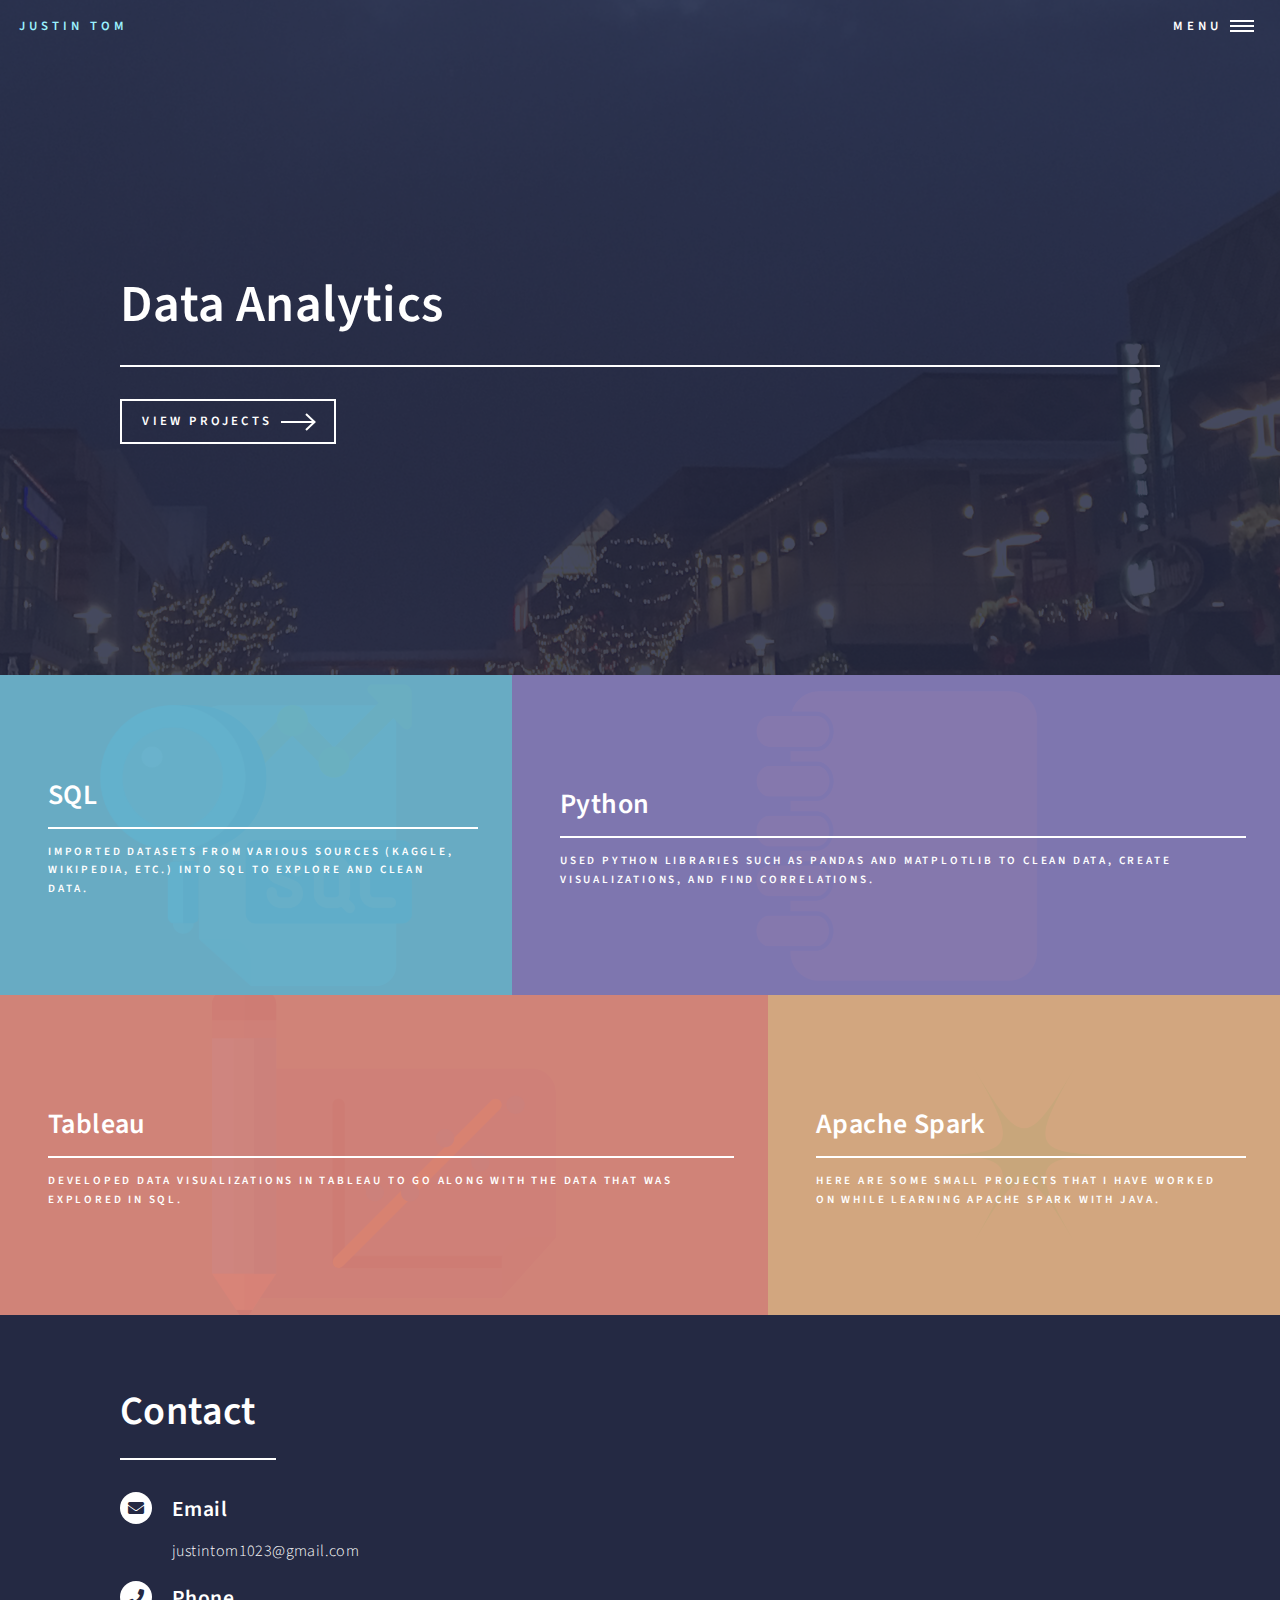
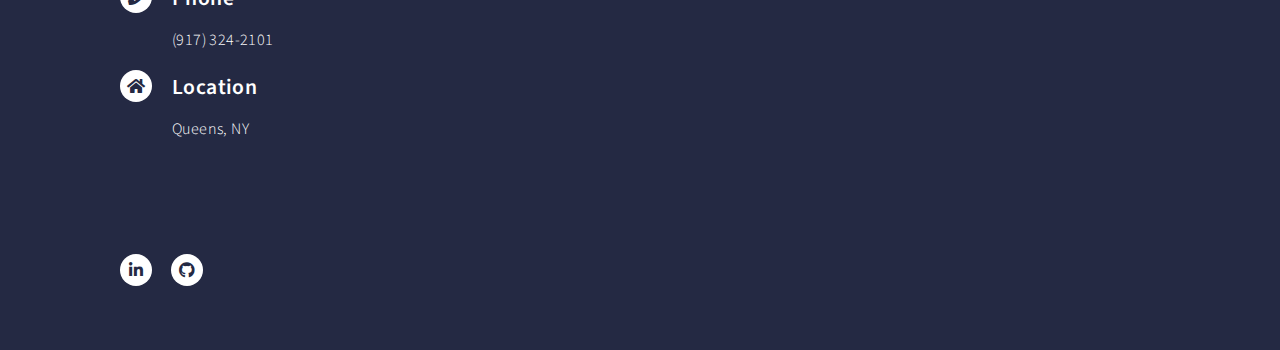
==== commit ad848b51: "Updated SD page" ====
--- a/data-analytics.html
+++ b/data-analytics.html
@@ -38,7 +38,7 @@
 					<section id="banner" class="major">
 						<div class="inner">
 							<header class="major">
-								<h1>Justin Tom</h1>
+								<h1>Data Analytics</h1>
 							</header>
 							<div class="content">
 								<ul class="actions">
--- a/assets/css/main.css
+++ b/assets/css/main.css
@@ -3263,7 +3263,7 @@
 			}
 
 			#header.alt.style2 .logo strong {
-				color: #8d82c4;
+				color: #2a2f4a;
 			}
 
 			#header.alt.style3 .logo strong {
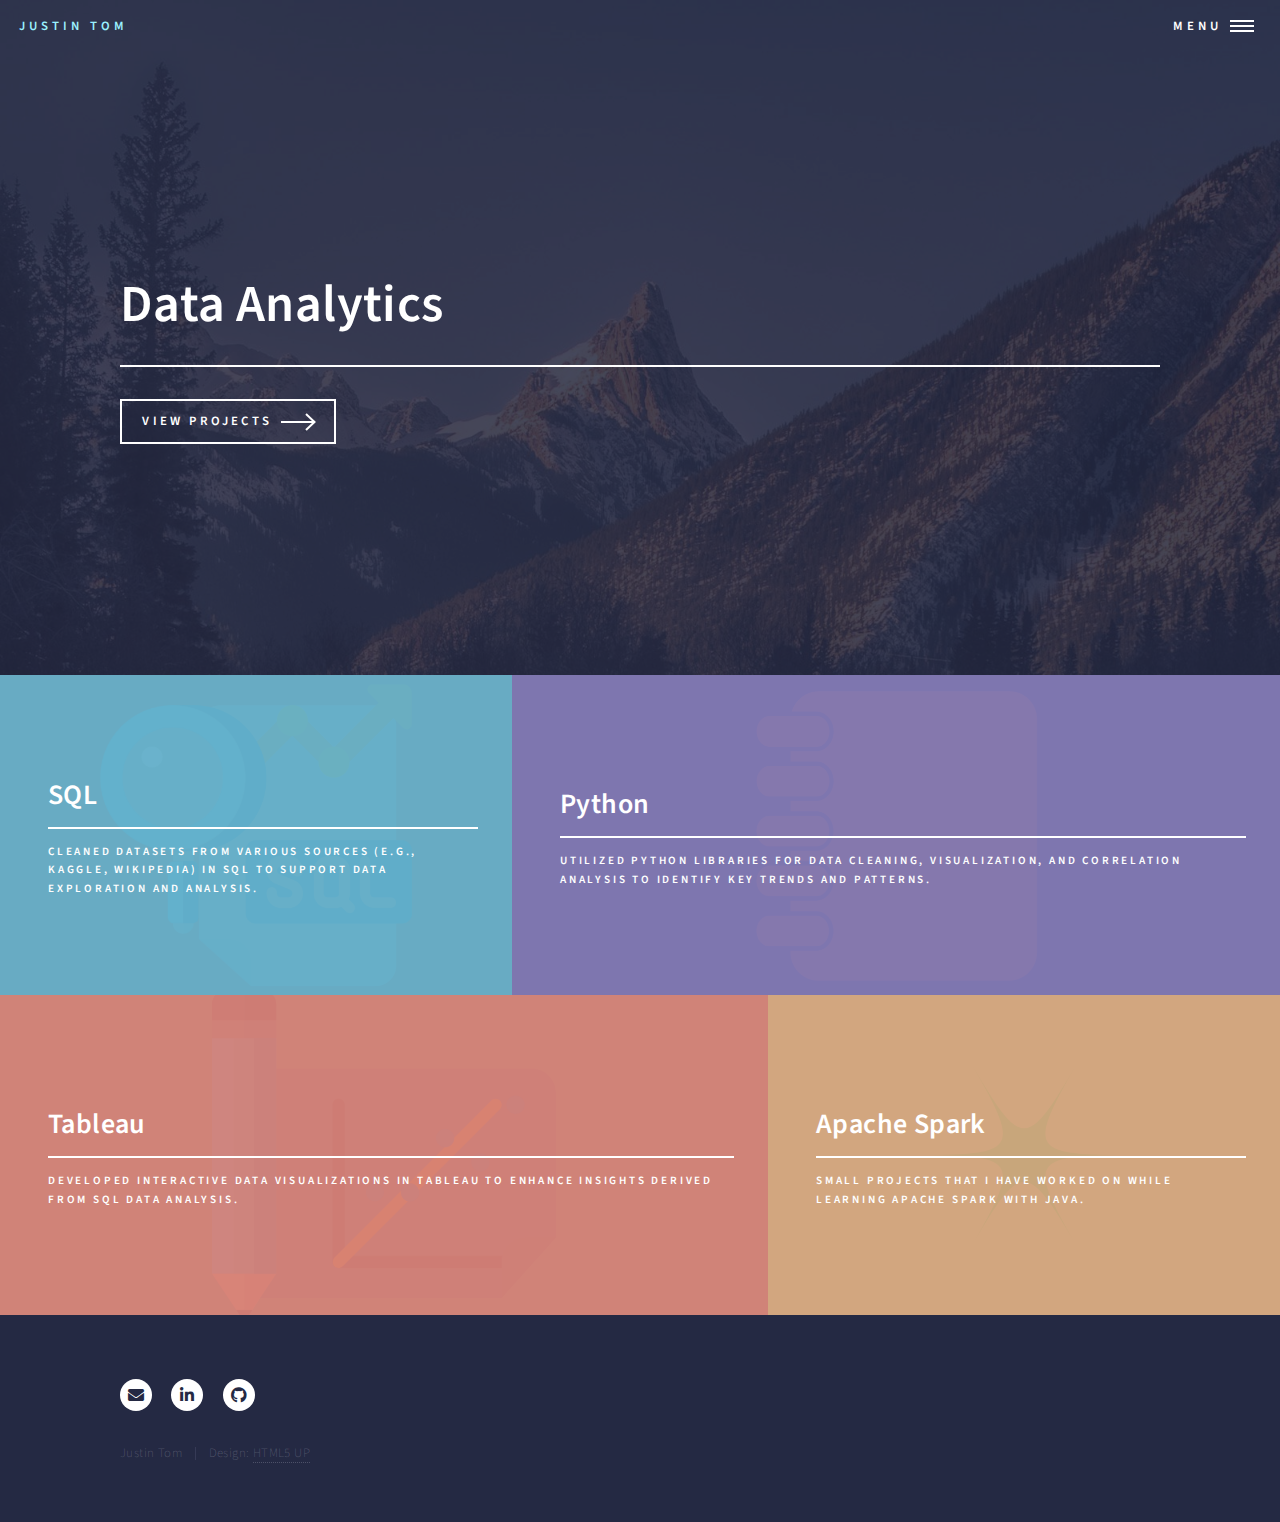
==== commit 77cc85b4: "New branding name and redeployed projects" ====
--- a/data-analytics.html
+++ b/data-analytics.html
@@ -5,6 +5,7 @@
 	Free for personal and commercial use under the CCA 3.0 license (html5up.net/license)
 -->
 <html>
+
 	<head>
 		<title>Justin Tom - Data Analytics</title>
 		<meta charset="utf-8" />
@@ -12,6 +13,7 @@
 		<link rel="stylesheet" href="assets/css/main.css" />
 		<noscript><link rel="stylesheet" href="assets/css/noscript.css" /></noscript>
 	</head>
+	
 	<body class="is-preload">
 
 		<!-- Wrapper -->
@@ -58,8 +60,8 @@
 										<img src="images/sql.png" alt="" />
 									</span>
 									<header class="major">
-										<h3><a href="https://github.com/justintom1023/jt-data-portfolio/tree/main/sql" class="link">SQL</a></h3>
-										<p>Imported datasets from various sources (Kaggle, Wikipedia, etc.) into SQL to explore and clean data.</p>
+										<h3><a href="https://github.com/justin-l-tom/jt-data-portfolio/tree/main/sql" class="link">SQL</a></h3>
+										<p>Cleaned datasets from various sources (e.g., Kaggle, Wikipedia) in SQL to support data exploration and analysis.</p>
 									</header>
 								</article>
 								<article>
@@ -67,8 +69,8 @@
 										<img src="images/notebook.png" alt="" />
 									</span>
 									<header class="major">
-										<h3><a href="https://github.com/justintom1023/jt-data-portfolio/tree/main/python" class="link">Python</a></h3>
-										<p>Used Python libraries such as Pandas and Matplotlib to clean data, create visualizations, and find correlations.</p>
+										<h3><a href="https://github.com/justin-l-tom/jt-data-portfolio/tree/main/python" class="link">Python</a></h3>
+										<p>Utilized Python libraries for data cleaning, visualization, and correlation analysis to identify key trends and patterns.</p>
 									</header>
 								</article>
 								<article>
@@ -77,7 +79,7 @@
 									</span>
 									<header class="major">
 										<h3><a href="https://public.tableau.com/app/profile/justin4096" class="link">Tableau</a></h3>
-										<p>Developed data visualizations in Tableau to go along with the data that was explored in SQL.</p>
+										<p>Developed interactive data visualizations in Tableau to enhance insights derived from SQL data analysis.</p>
 									</header>
 								</article>
 								<article>
@@ -85,49 +87,25 @@
 										<img src="images/spark.png" alt="" />
 									</span>
 									<header class="major">
-										<h3><a href="https://github.com/justintom1023/jt-spark-fun" class="link">Apache Spark</a></h3>
-										<p>Here are some small projects that I have worked on while learning Apache Spark with Java.</p>
+										<h3><a href="https://github.com/justin-l-tom/jt-spark-fun" class="link">Apache Spark</a></h3>
+										<p>Small projects that I have worked on while learning Apache Spark with Java.</p>
 									</header>
 								</article>
 							</section>
 
 					</div>
-
-					<section id="one">
-						<div class="inner">
-							<header class="major">
-								<h1>Contact</h1>
-							</header>
-							<section>
-								<div class="contact-method">
-									<span class="icon solid alt fa-envelope"></span>
-									<h3>Email</h3>
-									<span>justintom1023@gmail.com</span>
-								</div>
-							</section>
-							<section>
-								<div class="contact-method">
-									<span class="icon solid alt fa-phone"></span>
-									<h3>Phone</h3>
-									<span>(917) 324-2101</span>
-								</div>
-							</section>
-							<section>
-								<div class="contact-method">
-									<span class="icon solid alt fa-home"></span>
-									<h3>Location</h3>
-									<span>Queens, NY</span>
-								</div>
-							</section>
-						</div>
-					</section>
-
+				
 				<!-- Footer -->
 					<footer id="footer">
 						<div class="inner">
 							<ul class="icons">
-								<li><a href="https://www.linkedin.com/in/justintom1023/" class="icon brands alt fa-linkedin-in"><span class="label">LinkedIn</span></a></li>
-								<li><a href="https://github.com/justintom1023" class="icon brands alt fa-github"><span class="label">GitHub</span></a></li>
+								<li><a href="mailto:justintom1023@gmail.com" class="icon solid alt fa-envelope"><span class="label">Email</span></a></li>
+								<li><a href="https://www.linkedin.com/in/justin-l-tom/" class="icon brands alt fa-linkedin-in"><span class="label">LinkedIn</span></a></li>
+								<li><a href="https://github.com/justin-l-tom" class="icon brands alt fa-github"><span class="label">GitHub</span></a></li>
+							</ul>
+
+							<ul class="copyright">
+								<li>Justin Tom</li><li>Design: <a href="https://html5up.net">HTML5 UP</a></li>
 							</ul>
 						</div>
 					</footer>
--- a/assets/css/main.css
+++ b/assets/css/main.css
@@ -3380,7 +3380,7 @@
 		-webkit-align-items: center;
 		-ms-align-items: center;
 		align-items: center;
-		background-image: url("../../images/banner.png");
+		background-image: url("../../images/banner.jpg");
 		display: -moz-flex;
 		display: -webkit-flex;
 		display: -ms-flex;
